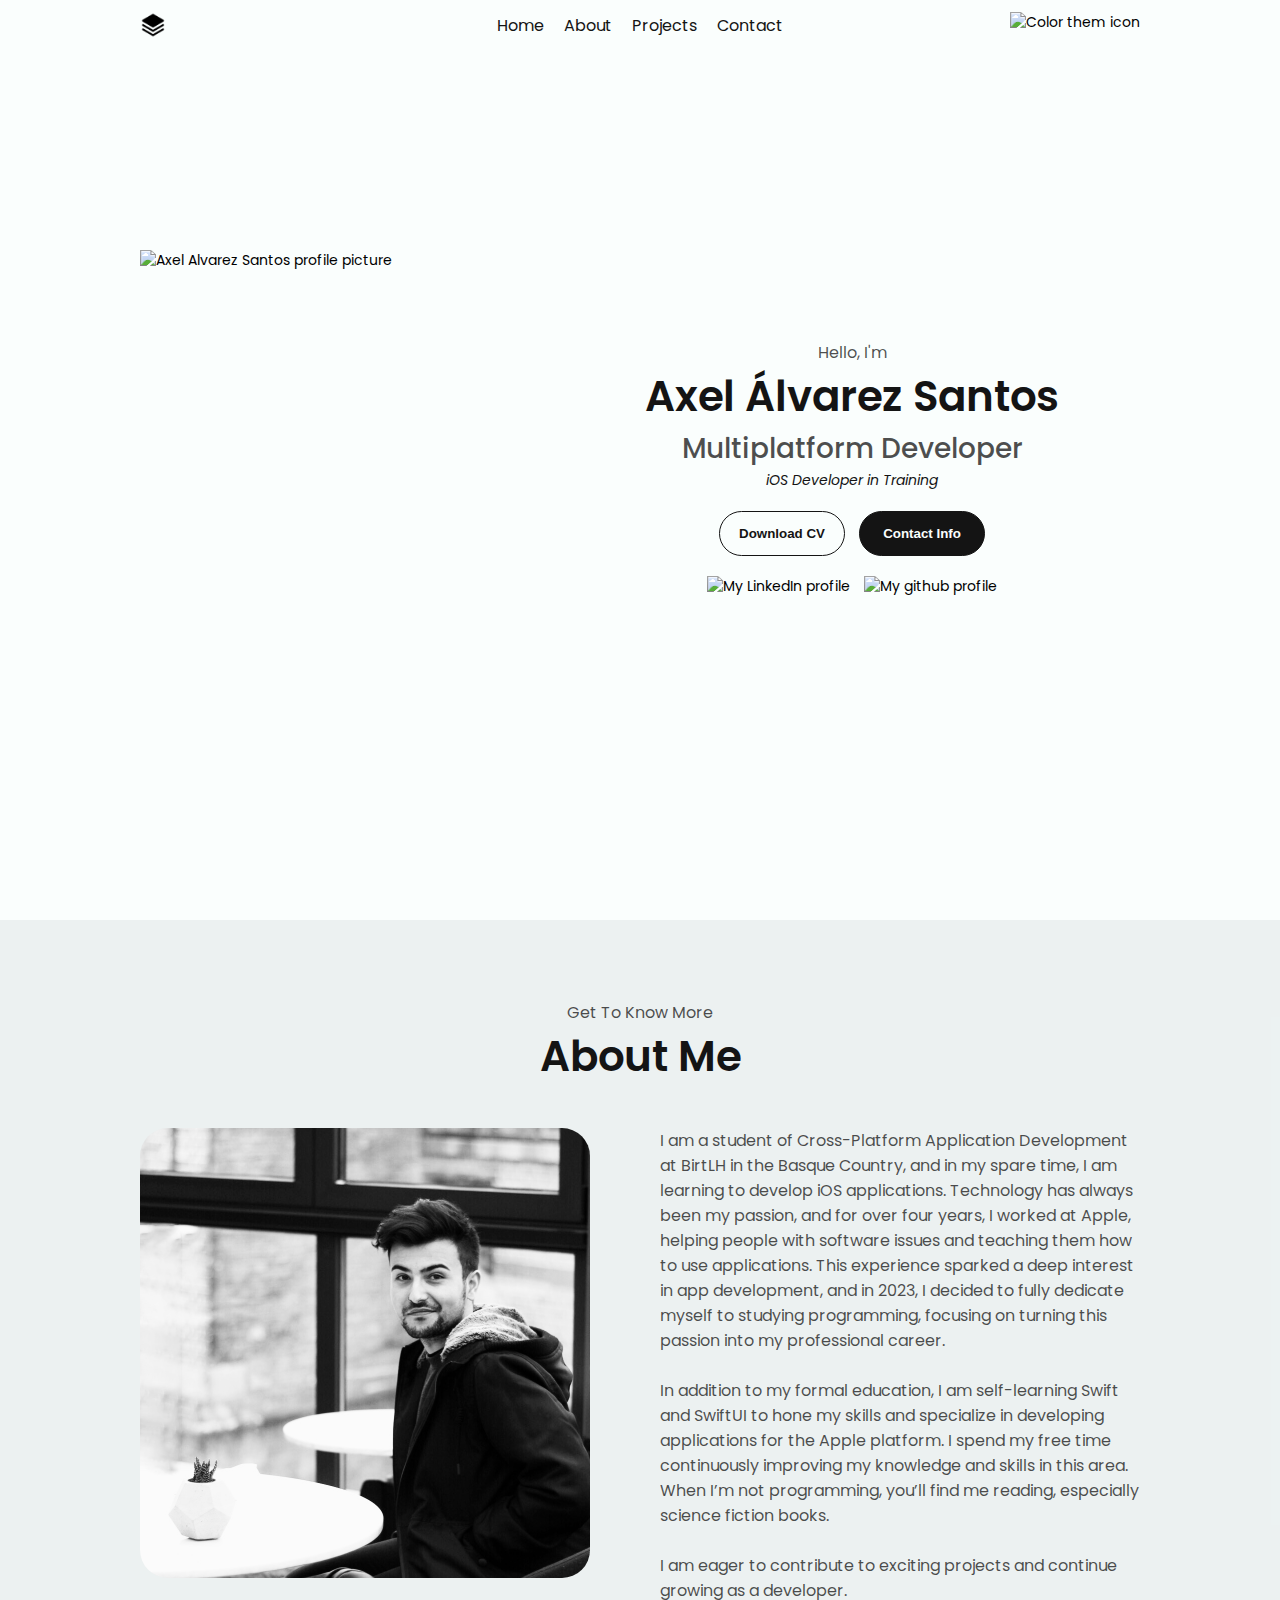
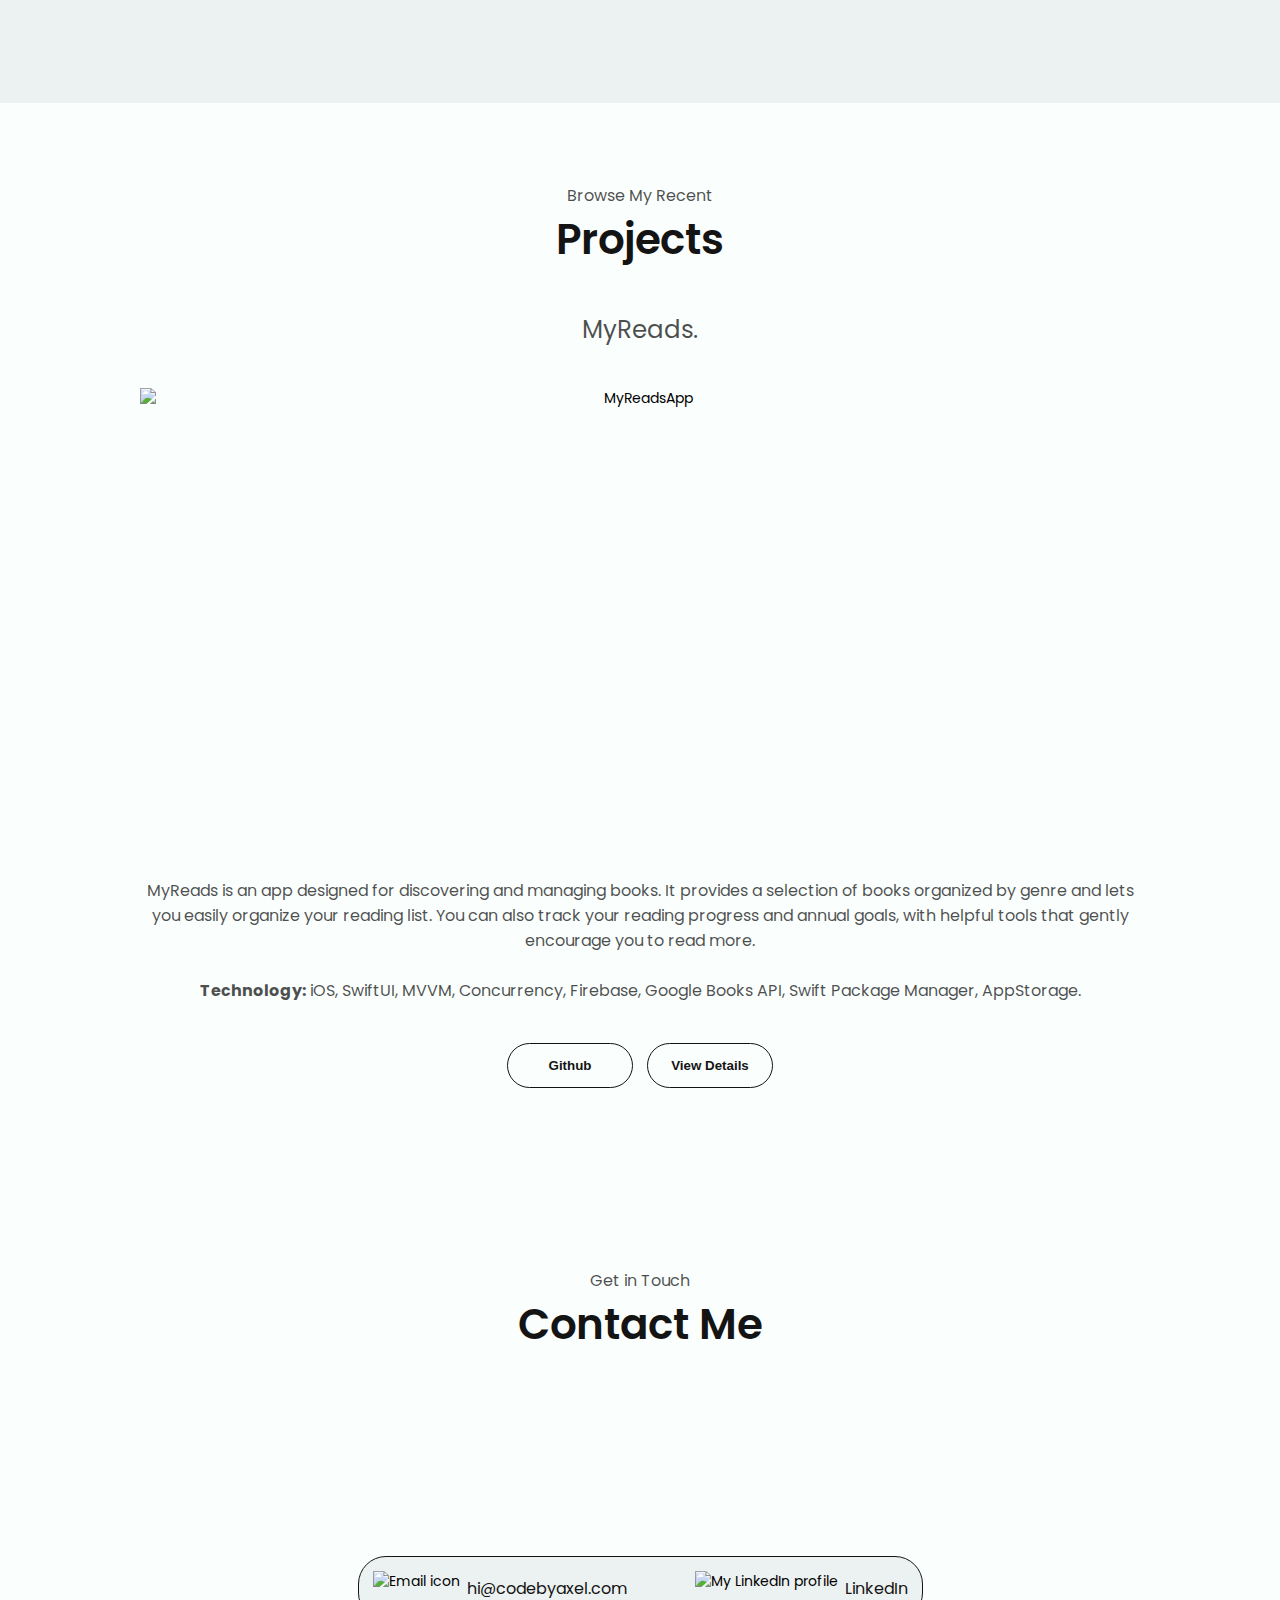
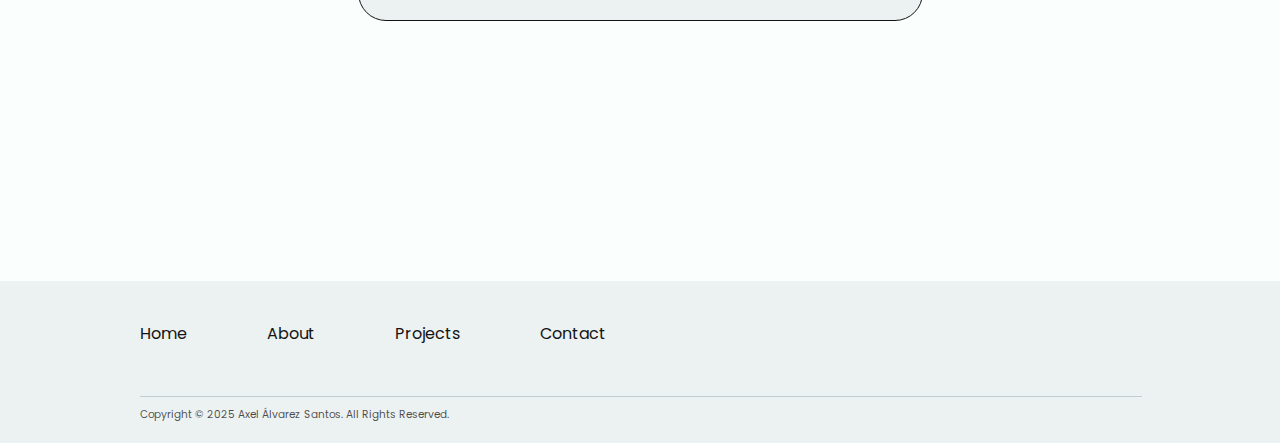
==== index.html @ 8dc3df90 "meta update" ====
<!DOCTYPE html>
<html lang="en">

<head>
  <meta name="description" content="Soy Axel, desarrollador de aplicaciones multiplataforma y creador de apps iOS, descrube mis proyectos.">
  <meta name="keywords" content="axel, codebyaxel, by, code, portfolio, desarrollador, multiplataforma, ios, Swift, DAM">
  <meta name="author" content="Axel Álvarez">
  <meta charset="UTF-8">
  <meta http-equiv="X-UA-Compatible" content="IE=edge">
  <meta name="viewport" content="width=device-width, initial-scale=1.0">
  <title>CodeByAxel</title>
  <link rel="icon" href="/assets/favicon.png" type="image/png">
  <link rel="stylesheet" href="/-stylesheets/style-home.css">
  <link rel="stylesheet" href="/-stylesheets/style-general.css">
</head>

<body>

  <!-- Nav section -->
  <nav class="">
    <div class="">
      <div class="logo-container">
        <img id="logo" class="icon" src="./assets/logo-light.png" src-light="./assets/logo-light.png"
          src-dark="./assets/logo-dark.png" alt="icon">
      </div>
      <div class="nav-links">
        <a href="#hero">Home</a>
        <a href="#about">About</a>
        <a href="#projects">Projects</a>
        <a href="#contact">Contact</a>
      </div>
      <div class="icon-container">
        <img id="modeToggle" class="icon" src="./assets/theme_light.svg" src-light="./assets/theme_light.svg"
          src-dark="./assets/theme_dark.svg" alt="Color them icon">
      </div>
    </div>
  </nav>

  <main>

    <!-- Hero section -->
    <section id="hero">
      <div>
        <figure>
          <picture>
            <source srcset="/assets/profile-pic.png" type="image/png">
            <img src="/assets/profile-pic.png" alt="Axel Alvarez Santos profile picture">
          </picture>
        </figure>
        <header>
          <div class="section-hero-title">
            <p>Hello, I'm</p>
            <h1>Axel Álvarez Santos</h1>
            <h2>Multiplatform Developer</h2>
            <h4>iOS Developer in Training</h4>
          </div>
          <div class="btn-container">
            <button class="btn btn-color-2" onclick="window.open('./assets/Resume_Alvarez_Santos_Axel.pdf')">
              Download CV
            </button>
            <button class="btn btn-color-1" onclick="location.href='./#contact'">
              Contact Info
            </button>
          </div>
          <div id="socials-container">
            <img src="./assets/linkedin_light.png" src-light="./assets/linkedin_light.png"
              src-dark="./assets/linkedin_dark.png" alt="My LinkedIn profile" class="icon icon-size linkedin-icon"
              onclick="location.href='https://www.linkedin.com/in/axelalvarezsantos/'">
            <img src="./assets/github_light.png" src-light="./assets/github_light.png"
              src-dark="./assets/github_dark.png" alt="My github profile" class="icon icon-size github-icon"
              onclick="location.href='https://github.com/alvrzaxel'">
          </div>
        </header>
      </div>
    </section>

    <!-- About section -->
    <section id="about">
      <div>
        <div class="section-title">
          <p>Get To Know More</p>
          <h1 class="section-title">About Me</h1>
        </div>
        <figure>
          <picture>
            <source srcset="./assets/about-pic.png" type="image/png">
            <img src="./assets/about-pic.png" alt="Axel Alvarez Santos profile picture">
          </picture>
        </figure>
        <div class="section-text">
          <p>
            I am a student of Cross-Platform Application Development at BirtLH in the Basque Country, and in my spare
            time, I am learning to develop iOS applications. Technology has always been my passion, and for over four
            years, I worked at Apple, helping people with software issues and teaching them how to use applications.
            This experience sparked a deep interest in app development, and in 2023, I decided to fully dedicate myself
            to studying programming, focusing on turning this passion into my professional career.
            <br>
            <br>
            In addition to my formal education, I am self-learning Swift and SwiftUI to hone my skills and specialize in
            developing applications for the Apple platform. I spend my free time continuously improving my knowledge and
            skills in this area. When I’m not programming, you’ll find me reading, especially science fiction books.
            <br>
            <br>
            I am eager to contribute to exciting projects and continue growing as a developer.
          </p>
        </div>
      </div>
    </section>

    <!-- Projects section -->
    <section id="projects">
      <div>
        <div class="section-title">
          <p>Browse My Recent</p>
          <h1>Projects</h1>
        </div>
        <div class="section-project">
          <h3>MyReads.</h3>
          <figure>
            <picture>
              <source srcset="
                    /assets/myreadsapp-screenshots/myreadsapp-index-dark.webp
                  " type="image/webp" class="webp-dark"
                src-light="../assets/myreadsapp-screenshots/myreadsapp-index-light.webp"
                src-dark="../assets/myreadsapp-screenshots/myreadsapp-index-dark.webp">
              <source srcset="
                    ../assets/myreadsapp-screenshots/myreadsapp-index-dark.png
                  " type="image/png" class="png-dark"
                src-light="../assets/myreadsapp-screenshots/myreadsapp-index-light.png"
                src-dark="../assets/myreadsapp-screenshots/myreadsapp-index-dark.png">
              <img src="../assets/myreadsapp-screenshots/myreadsapp-index-light.png"
                src-light="../assets/myreadsapp-screenshots/myreadsapp-index-light.png"
                src-dark="../assets/myreadsapp-screenshots/myreadsapp--dark.png" alt="MyReadsApp" class="icon">
            </picture>
          </figure>
          <div class="section-text-project">
            <p>
              MyReads is an app designed for discovering and managing books. It provides a selection of books organized
              by genre and lets you easily organize your reading list. You can also track your reading progress and
              annual goals, with helpful tools that gently encourage you to read more.
              <br>
              <br>
              <span class="text-bold">Technology:</span> iOS, SwiftUI, MVVM, Concurrency, Firebase, Google Books API, Swift Package Manager, AppStorage.
            </p>
          </div>
          <div class="btn-container">
            <button class="btn btn-color-2 project-btn" onclick="location.href='https://github.com/alvrzaxel/MyReadsApp'">
              Github
            </button>
            <button class="btn btn-color-2 project-btn" onclick="location.href='/myreadsapp/'">
              View Details
            </button>
          </div>
        </div>
      </div>
    </section>

    <!-- Contact section -->
    <section id="contact">
      <div>
        <div class="section-title">
          <p>Get in Touch</p>
          <h1>Contact Me</h1>
        </div>
        <div class="section-contact">
          <div>
            <div class="section-contact-label">
              <img src="./assets/email_light.png" src-light="./assets/email_light.png"
                src-dark="./assets/email_dark.png" alt="Email icon" class="icon icon-size">
              <p>
                <a href="mailto:hi@codebyaxel.com">
                  hi@codebyaxel.com
                </a>
              </p>
            </div>
          </div>
          <div class="section-contact-label">
            <img src="./assets/linkedin_light.png" src-light="./assets/linkedin_light.png"
              src-dark="./assets/linkedin_dark.png" alt="My LinkedIn profile" class="icon icon-size">
            <p>
              <a href="https://www.linkedin.com/in/axelalvarezsantos/" target="_blank">LinkedIn</a>
            </p>
          </div>
        </div>
      </div>
    </section>
  </main>

  <!-- Footer -->
  <footer>
    <div class="section-footer">
      <div class="directory">
        <a href="#profile">Home</a>
        <a href="#about">About</a>
        <a href="#projects">Projects</a>
        <a href="#contact">Contact</a>
      </div>
      <div class="legal">
        <hr>
        <p>Copyright &#169; 2025 Axel Álvarez Santos. All Rights Reserved.</p>
      </div>
    </div>
  </footer>

  <!-- Script -->
  <script src="js/script.js"></script>
</body>

</html>
---- -stylesheets/style-home.css ----
/* General */
figure,
picture {
  height: var(--media-height-s);
}

.section-text {
  margin: auto 0;
}

/* Hero section */
#hero {
  min-height: calc(100dvh - var(--nav-height) - 2 * var(--padding-l));
}

#hero > div {
  column-gap: var(--padding-m);
  grid-template-columns: 1fr 1.5fr;
}

#hero header {
  align-self: center;
  display: grid;
  grid-auto-rows: 0fr;
  justify-content: center;
  row-gap: var(--padding-s);
}

.section-hero-title {
  display: flex;
  flex-direction: column;
  align-items: center;
}

#hero figure img {
  align-self: center;
  min-height: initial;
  min-width: initial;
  width: calc(100%);
}

/* About section */
#about {
  background: var(--color-element-background-secondary);
}

#about > div {
  column-gap: var(--padding-m);
  grid-template-columns: 1fr 1fr;
  row-gap: var(--padding-m);
  text-align: center;
}

#about figure,
#abput picture {
  height: var(--media-height-s);
  width: var(--media-height-s);
}

#about .section-title {
  grid-column: span 2;
}

#about picture {
  border-radius: 2rem;
}

#about figure img {
  border-radius: 2rem;
  object-fit: contain;
}

#about .section-text {
  text-align: start;
}

/* Projects section */
#projects > div {
  column-gap: var(--padding-m);
  grid-template-columns: 1fr;
  row-gap: var(--padding-m);
  text-align: center;
}

.section-project {
  grid-column: 1;
  display: flex;
  flex-direction: column;
  gap: var(--padding-m);
  text-align: center;
}

/* Contact section */
#contact > div {
  column-gap: var(--padding-m);
  grid-template-columns: 1fr;
  row-gap: var(--padding-m);
  text-align: center;
}

.section-contact {
  display: flex;
  flex-direction: row;
  gap: var(--padding-m);
  align-items: center;
  justify-content: center;
  border-style: solid;
  border: var(--color-element-border-primary);
  border-radius: 2rem;
  background: var(--color-element-background-secondary);
  margin: calc(var(--padding-l) * 2) auto;
}

.section-contact-label {
  display: flex;
  align-items: center;
  justify-content: center;
  flex-direction: row;
  gap: 0.5rem;
  margin: 1rem;
}

/* Mediaqueries */

@media screen and (min-width: 2560px) {

  /* #about figure,
#abput picture {
  height: var(--media-height-xxl);
  width: var(--media-height-xxl);
} */

/* #about > div {
  column-gap: var(--padding-xl);
} */

#about figure {
  /* margin-left: auto; */

  margin-inline: auto;
}
}

/* Screen max 700px */
@media only screen and (max-width: 700px) {
  /* Hero section */
  #hero figure,
  #hero picture {
    height: var(--media-height-xxxs);
  }

  #hero {
    min-height: calc(100dvh - var(--nav-height) - 2 * var(--padding-l));
  }

  /* About section */
  #about figure,
  #about picture {
    height: var(--media-height-xxxs);
    width: var(--media-height-xxxs);
  }

  /* Projects section */
  #projects figure,
  #projects picture {
    height: 200px;
  }

  /* Contact section */
  #contact .section-contact {
    flex-direction: column;
    align-items: start;
    gap: var(--padding-s);
    margin: calc(var(--padding-l) * 1.5) auto;
  }
}
---- -stylesheets/style-general.css ----
/* General */

@import url("https://fonts.googleapis.com/css2?family=Poppins:wght@300;400;500;600&display=swap");

:root {
  --color-element-background-primary: #fafefd;
  --color-element-background-primary-alternate: #141414fe;
  --color-element-background-secondary: #c2cdd140;
  --color-element-background-secondary-alternate: #141414f2;
  --color-element-background-tertiary: #fafefdbf;
  --color-element-label-primary: #141414;
  --color-element-label-primary-alternate: #fafefdfe;
  --color-element-label-secondary: #141414bf;
  --color-element-label-secondary-alternate: #c2cdd1;
  --color-element-border-primary: #141414 0.1rem solid;
  --color-element-border-prymary-alternate: #fafefdfe 0.1rem solid;

  --color-element-button-primary: #fafefd;
  --color-element-button-primary-alternate: #141414;

  --color-element-link: #009cdf;
  --color-element-separator: #c2cdd1;

  --font-size-s: 12px;
  --font-size-m: 14px;
  --font-size-l: 16px;

  --font-weight-xs: 300;
  --font-weight-s: 400;
  --font-weight-m: 500;
  --font-weight-l: 600;

  --symbol-xs: 20px;
  --symbol-s: 23px;
  --symbol-m: 26px;
  --symbol-l: 35px;

  --padding-xxs: 4px;
  --padding-xs: 10px;
  --padding-s: 20px;
  --padding-m: 40px;
  --padding-l: 80px;
  --padding-xl: 100px;
  --padding-xxl: 200px;

  --media-height-xxxs: 250px;
  --media-height-xxs: 300px;
  --media-height-xs: 350px;
  --media-height-s: 450px;
  --media-height-m: 500px;
  --media-height-l: 550px;
  --media-height-xl: 650px;
  --media-height-xxl: 900px;
  --media-height-xxxl: 1100px;

  --nav-height: 50px;

  --content-width-article: 600px;
  --content-width-normal: 1000px;
  --content-width-extra: 1400px;

  font-size: var(--font-size-m);
}

[theme="dark"] {
  --color-element-background-primary: #141414;
  --color-element-background-primary-alternate: #141414fe;
  --color-element-background-secondary: #302f2f40;
  --color-element-background-secondary-alternate: #3d322e40;
  --color-element-background-tertiary: #141414bf;
  --color-element-label-primary: #fafefd;
  --color-element-label-primary-alternate: #fafefdfe;
  --color-element-label-secondary: #fafefdbf;
  --color-element-label-secondary-alternate: #c2cdd1;

  --color-element-button-primary: #141414;
  --color-element-button-primary-alternate: #fafefd;

  --color-element-border-primary: #fafefdfe 0.1rem solid;
  --color-element-border-prymary-alternate: #141414 0.1rem solid;

  --color-element-separator: #c2cdd180;
}

* {
  margin: 0;
}

html {
  scroll-behavior: smooth;
}

body {
  font-family: "Poppins", sans-serif;
  background-color: var(--color-element-background-primary);
  display: flex;
  flex-direction: column;
  justify-content: space-between;
  min-height: 100dvh;
}

/* Fonts */

h1 {
  font-size: 3rem;
  font-weight: var(--font-weight-l);
}

h2 {
  font-size: 2rem;
  font-weight: var(--font-weight-m);
}

h3 {
  font-size: 1.75rem;
  font-weight: var(--font-weight-s);
}

h4 {
  font-size: 1rem;
  font-weight: var(--font-weight-x);
  font-style: italic;
}

p {
  font-size: var(--font-size-l);
}

a {
  font-size: var(--font-size-l);
  text-decoration: none;
}

h1,
h4,
a {
  color: var(--color-element-label-primary);
}

h2,
h3,
p,
a:hover {
  color: var(--color-element-label-secondary);
}

.text-bold {
  font-weight: bold;
}

a,
.btn {
  transition: all 300ms ease;
}

/* Icons */
.icon {
  cursor: pointer;
}

.icon-size {
  height: var(--symbol-l);
}

/* Buttons */
.btn-container {
  display: flex;
  justify-content: center;
  gap: 1rem;
  width: 100%;
}

.btn {
  font-weight: 600;
  transition: all 300ms ease;
  padding: 1rem 0.5rem;
  width: 9rem;
  border-radius: 2rem;
}

.btn-color-1,
.btn-color-2 {
  border: var(--color-element-border-primary);
}

.btn-color-2 {
  background: none;
  color: var(--color-element-button-primary-alternate);
}

.btn-color-1,
.btn-color-2:hover {
  background: var(--color-element-button-primary-alternate);
  color: var(--color-element-button-primary);
}

.btn-color-1:hover {
  background: var(--color-element-background-tertiary);
  color: var(--color-element-button-primary-alternate);
}

#socials-container {
  display: flex;
  justify-content: center;
  gap: 1rem;
  width: 100%;
}

/* Nav */
body nav {
  position: sticky;
  top: 0;
  z-index: 1000;
}

nav {
  background-color: var(--color-element-background-primary);
  display: flex;
  height: var(--nav-height);
  justify-content: center;
}

nav > div {
  display: grid;
  grid-template-columns: 2fr 1fr 2fr;
  margin: auto;
  justify-content: center;
  gap: 45px;
  align-items: center;
  width: min(100dvw - var(--padding-l), var(--content-width-normal));
  background-color: var(--color-element-background-primary);
  cursor: default;
}

nav div .logo-container {
  display: flex;
  justify-content: left;
}

nav div .icon-container {
  display: flex;
  justify-content: right;
}

.nav-links {
  display: flex;
  gap: var(--padding-s);
  justify-content: center;
}

nav .icon {
  height: var(--symbol-m);
}

nav .icon-container img,
nav .icon,
#api .section-choosestyle img {
  pointer-events: visible;
}

/* Footer */
footer {
  background-color: var(--color-element-background-secondary);
  justify-content: center;
  display: flex;
}

.section-footer {
  cursor: default;
  width: min(100dvw - var(--padding-l), var(--content-width-normal));
}

.directory {
  display: grid;
  grid-template-columns: repeat(4, auto) 1fr;
  column-gap: var(--padding-l);
  padding: var(--padding-m) 0 var(--padding-s) 0;
}

.legal {
  padding: var(--padding-s) 0 var(--padding-s) 0;
  align-items: baseline;
}

footer hr {
  margin: var(--padding-xs) 0 var(--padding-xs) 0;
  border-color: var(--color-element-separator);
  border-style: solid;
  border-width: 0 1px 1px 1px;
  width: 100%;
}

footer .legal p {
  font-size: 0.75rem;
  text-align: justify;
}

/* Figure */
figure {
  display: flex;
  flex-direction: column;
  z-index: 1;
  justify-content: center;
}

figure img {
  height: 100%;
  width: 100%;
  object-fit: contain;
  user-select: none;
}

/* Picture */
picture {
  display: flex;
  justify-content: center;
}

/* img */
img {
  pointer-events: none;
}

figure,
picture {
  pointer-events: none;
}

/* Sections */
section {
  align-content: center;
  display: grid;
  justify-content: center;
  padding: var(--padding-l) 0 var(--padding-xl) 0;
  row-gap: var(--padding-m);
}

section > div {
  display: grid;
  height: auto;
  width: min(100dvw - var(--padding-l), var(--content-width-normal));
}

.section.title {
  display: flex;
  flex-direction: column;
}

/* Mediaqueries */

/* Screen min 2560px */
@media screen and (min-width: 2560px) {
  section {
    padding: var(--padding-xl) 0 var(--padding-xl) 0;
  }

  section > div {
    width: min(100dvw - var(--padding-l), var(--content-width-extra));
  }
}

/* Screen min 1000px */
@media only screen and (max-width: 1000px) {
  section {
    padding: var(--padding-l) 0 var(--padding-l) 0;
  }
}

/* Screen min 850px */
@media only screen and (max-width: 850px) {
  #api > div {
    display: flex;
    flex-direction: column;
    justify-content: center;
    align-items: center;
    align-content: center;
  }
}

/* Screen min 700px */
@media only screen and (max-width: 700px) {
  /* General */
  :root {
    font-size: var(--font-size-s);
  }

  section {
    display: flex;
    flex-direction: column;
    align-items: center;
    /* padding: var(--padding-m) 0 var(--padding-l) 0; */
  }

  section > div {
    width: min(100dvw - var(--padding-m), var(--content-width-normal));
    display: flex;
    flex-direction: column;
    justify-content: center;
    align-items: center;
    align-content: center;
    gap: var(--padding-s);
  }

  figure,
  picture {
    height: var(--media-height-xxs);
  }

  /* Footer */
  footer .directory {
    column-gap: var(--padding-s);
    row-gap: var(--padding-s);
  }

  /* Nav */
  nav > div {
    column-gap: var(--padding-s);
    grid-template-columns: 1.5fr 0.1fr;
  }

  nav div .logo-container {
    display: none;
  }

  nav .icon {
    height: var(--symbol-xs);
  }

  nav a {
    font-size: var(--font-size-m);
  }

  /* Fonts size */
  h1 {
    font-size: 2.5rem;
  }

  h2 {
    font-size: 1.8rem;
  }

  h3 {
    font-size: 1.5rem;
  }

  p,
  a {
    font-size: var(--font-size-m);
  }
}
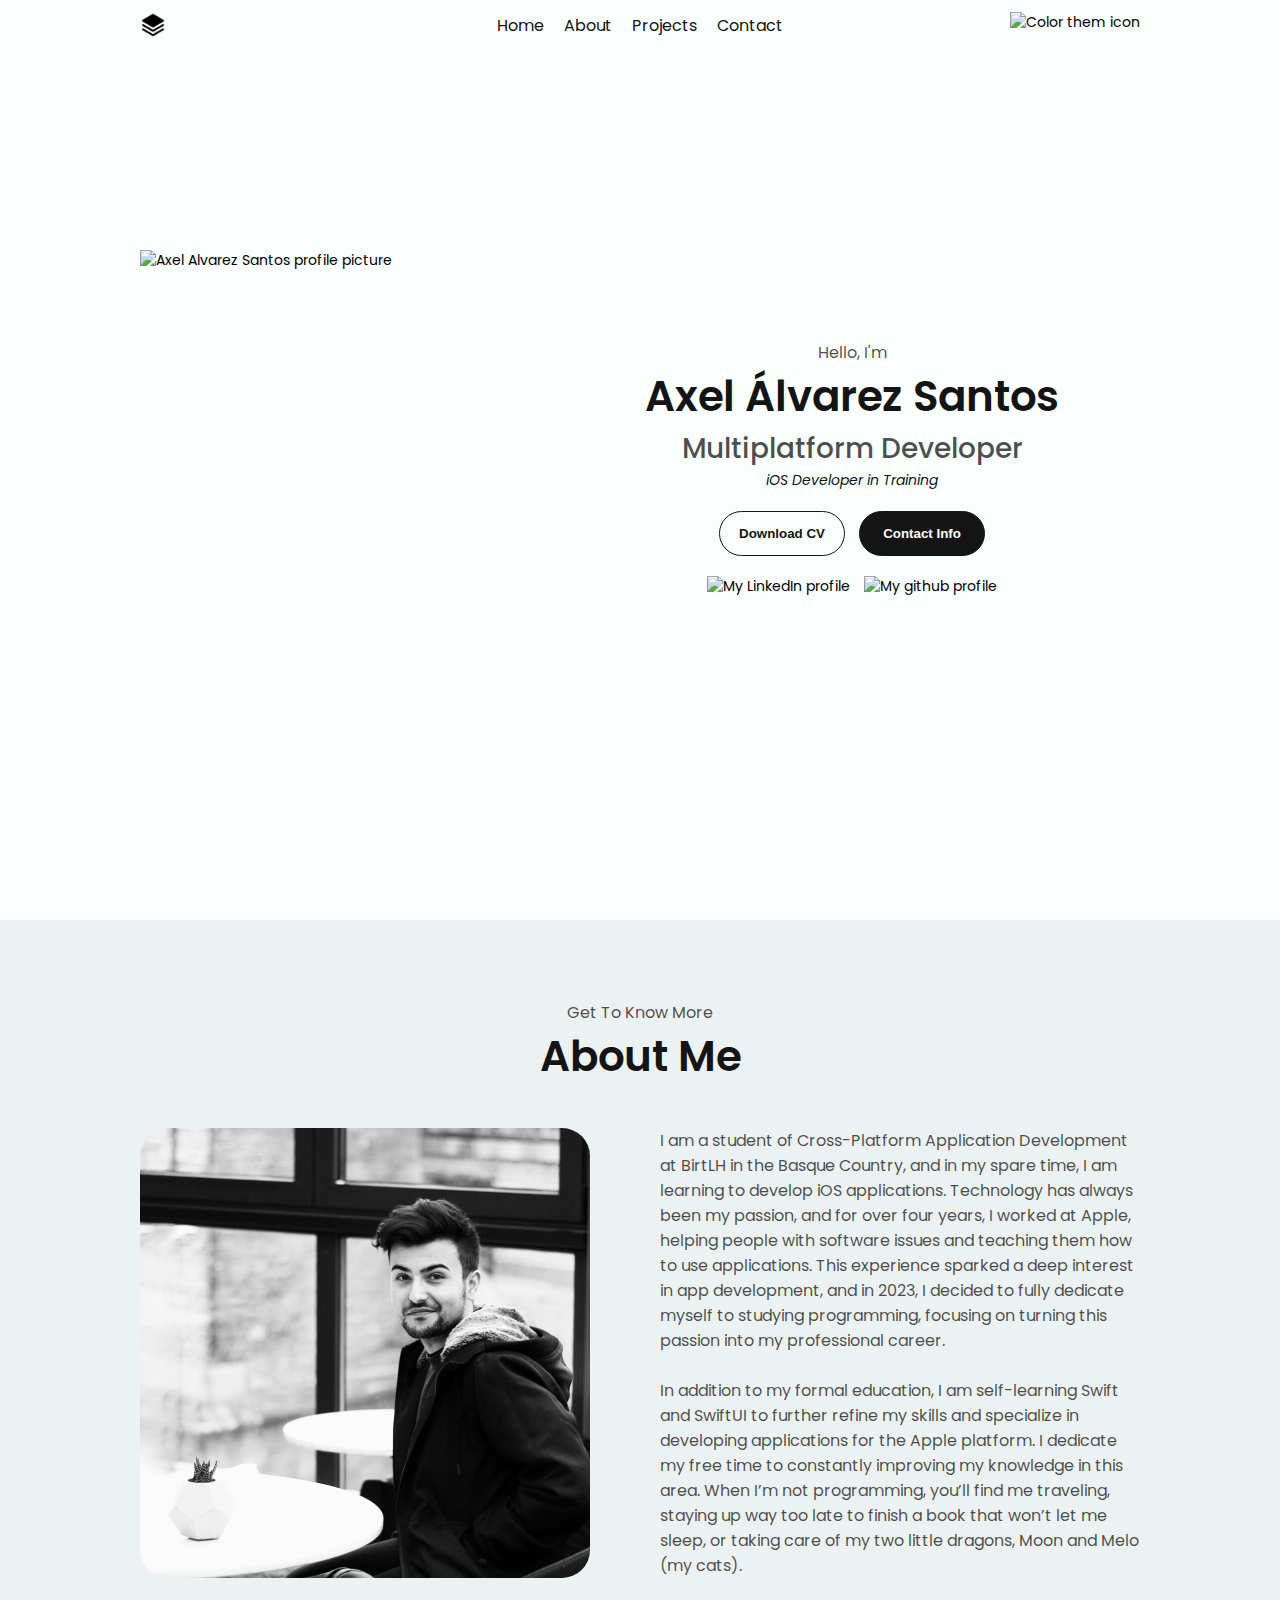
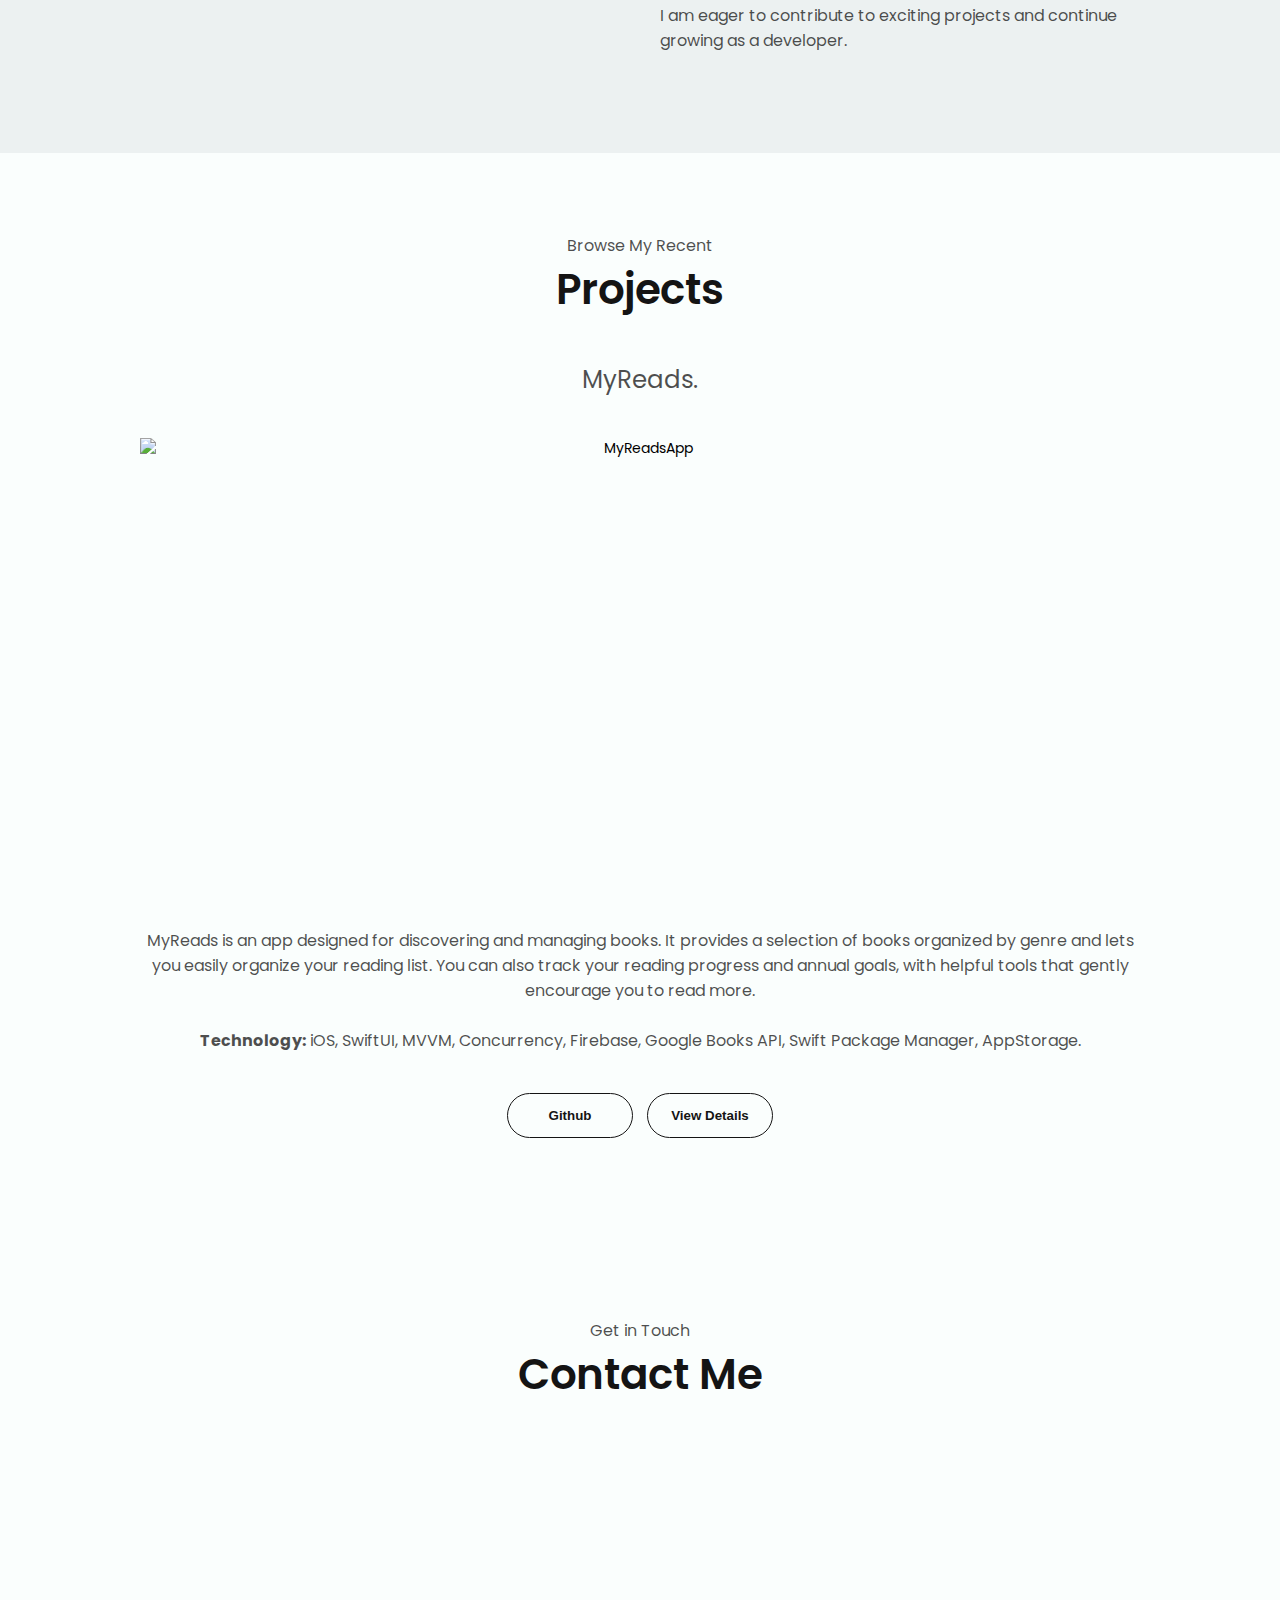
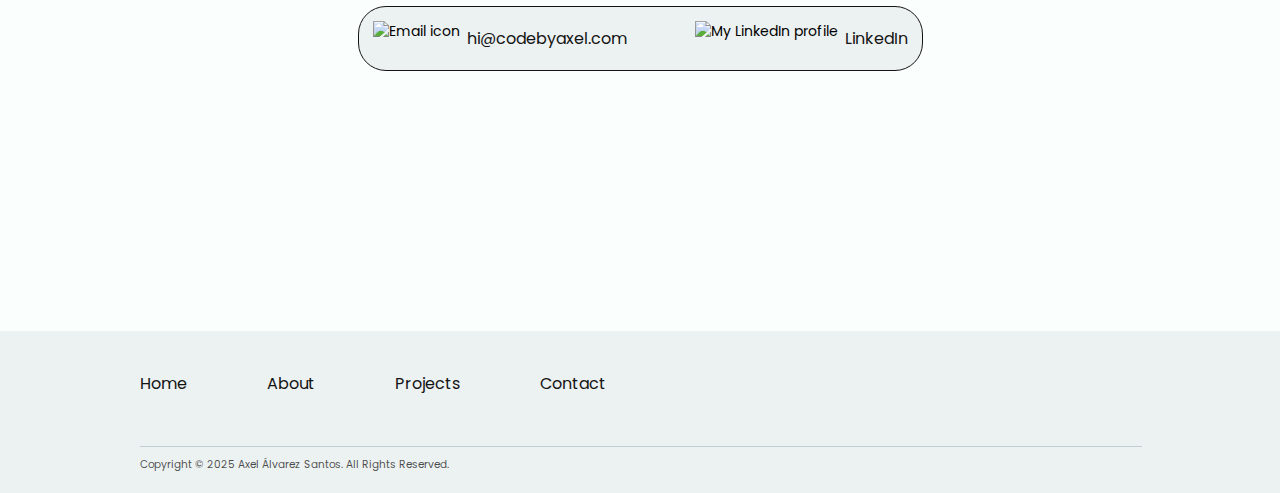
==== commit 9bd6dbb7: "update cv" ====
--- a/index.html
+++ b/index.html
@@ -96,9 +96,10 @@
             to studying programming, focusing on turning this passion into my professional career.
             <br>
             <br>
-            In addition to my formal education, I am self-learning Swift and SwiftUI to hone my skills and specialize in
-            developing applications for the Apple platform. I spend my free time continuously improving my knowledge and
-            skills in this area. When I’m not programming, you’ll find me reading, especially science fiction books.
+            In addition to my formal education, I am self-learning Swift and SwiftUI to further refine my skills and
+            specialize in developing applications for the Apple platform. I dedicate my free time to constantly improving
+            my knowledge in this area. When I’m not programming, you’ll find me traveling, staying up way too late to
+            finish a book that won’t let me sleep, or taking care of my two little dragons, Moon and Melo (my cats).
             <br>
             <br>
             I am eager to contribute to exciting projects and continue growing as a developer.
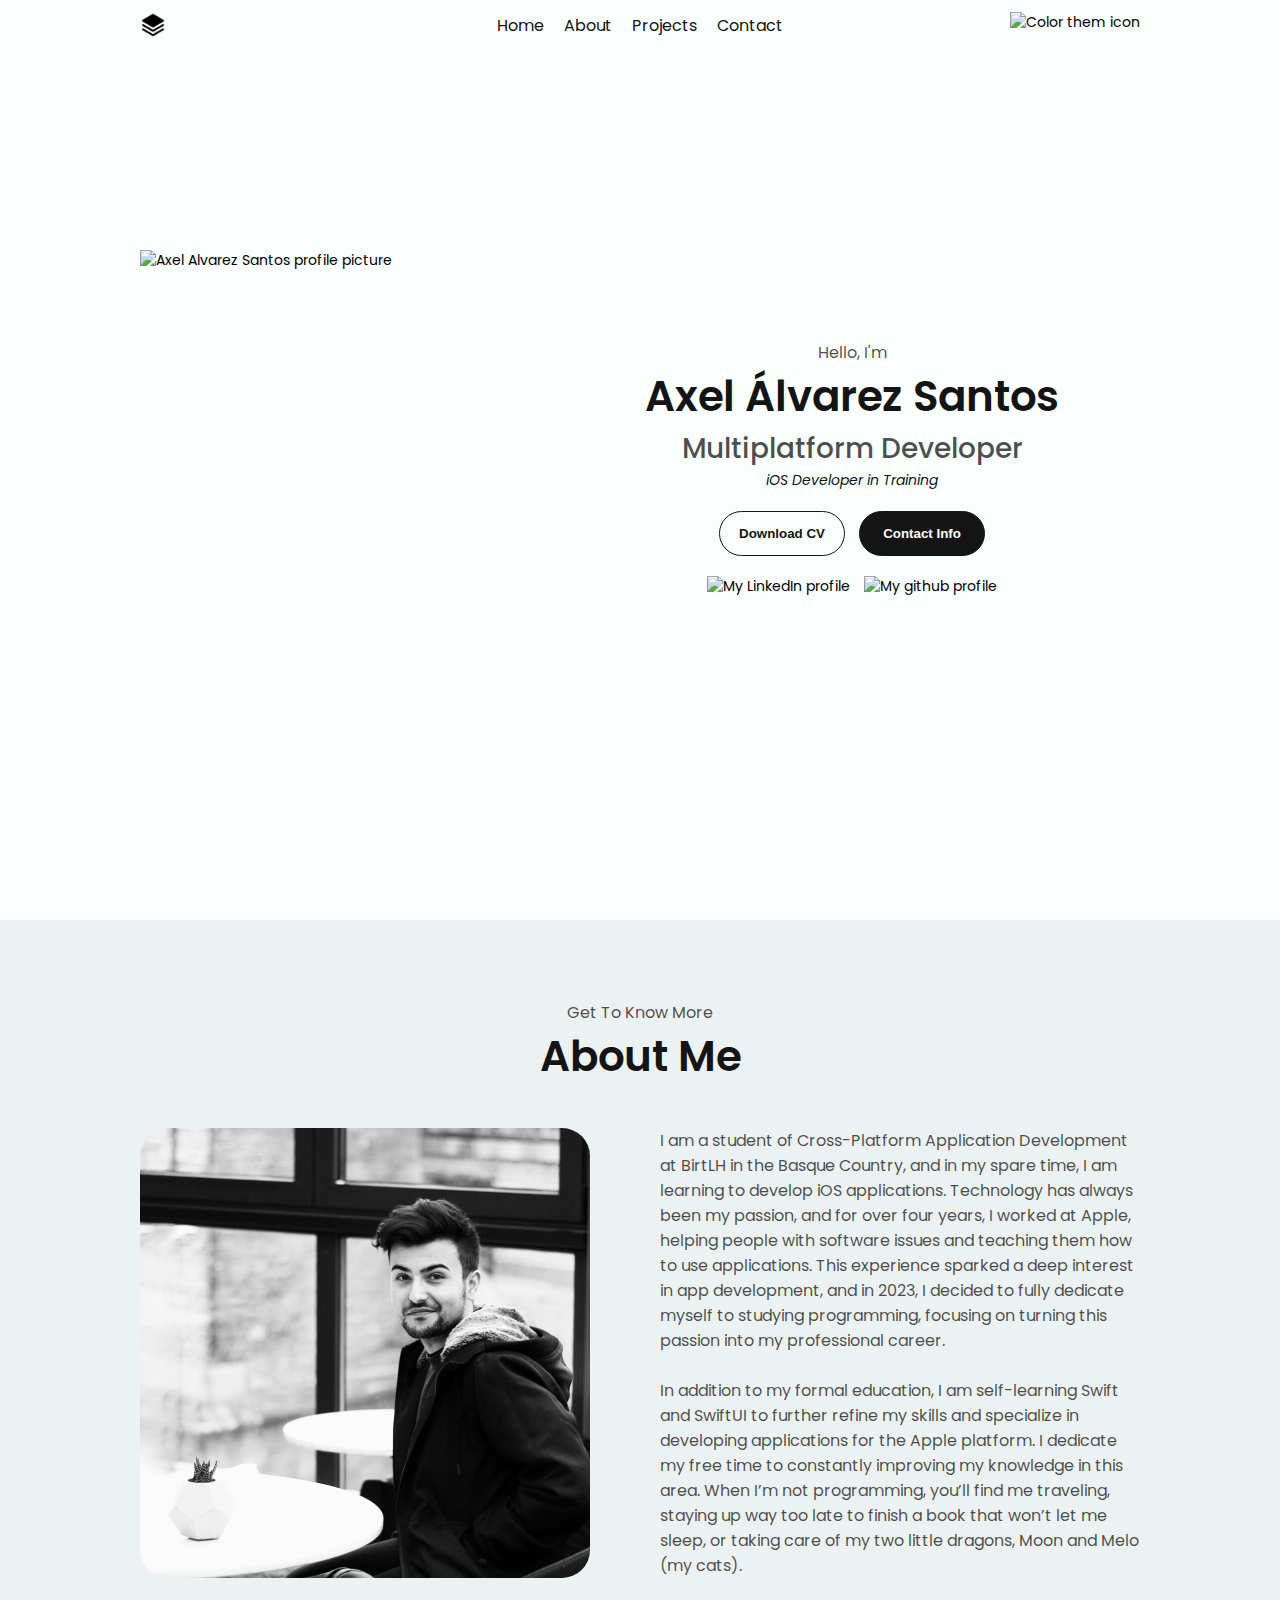
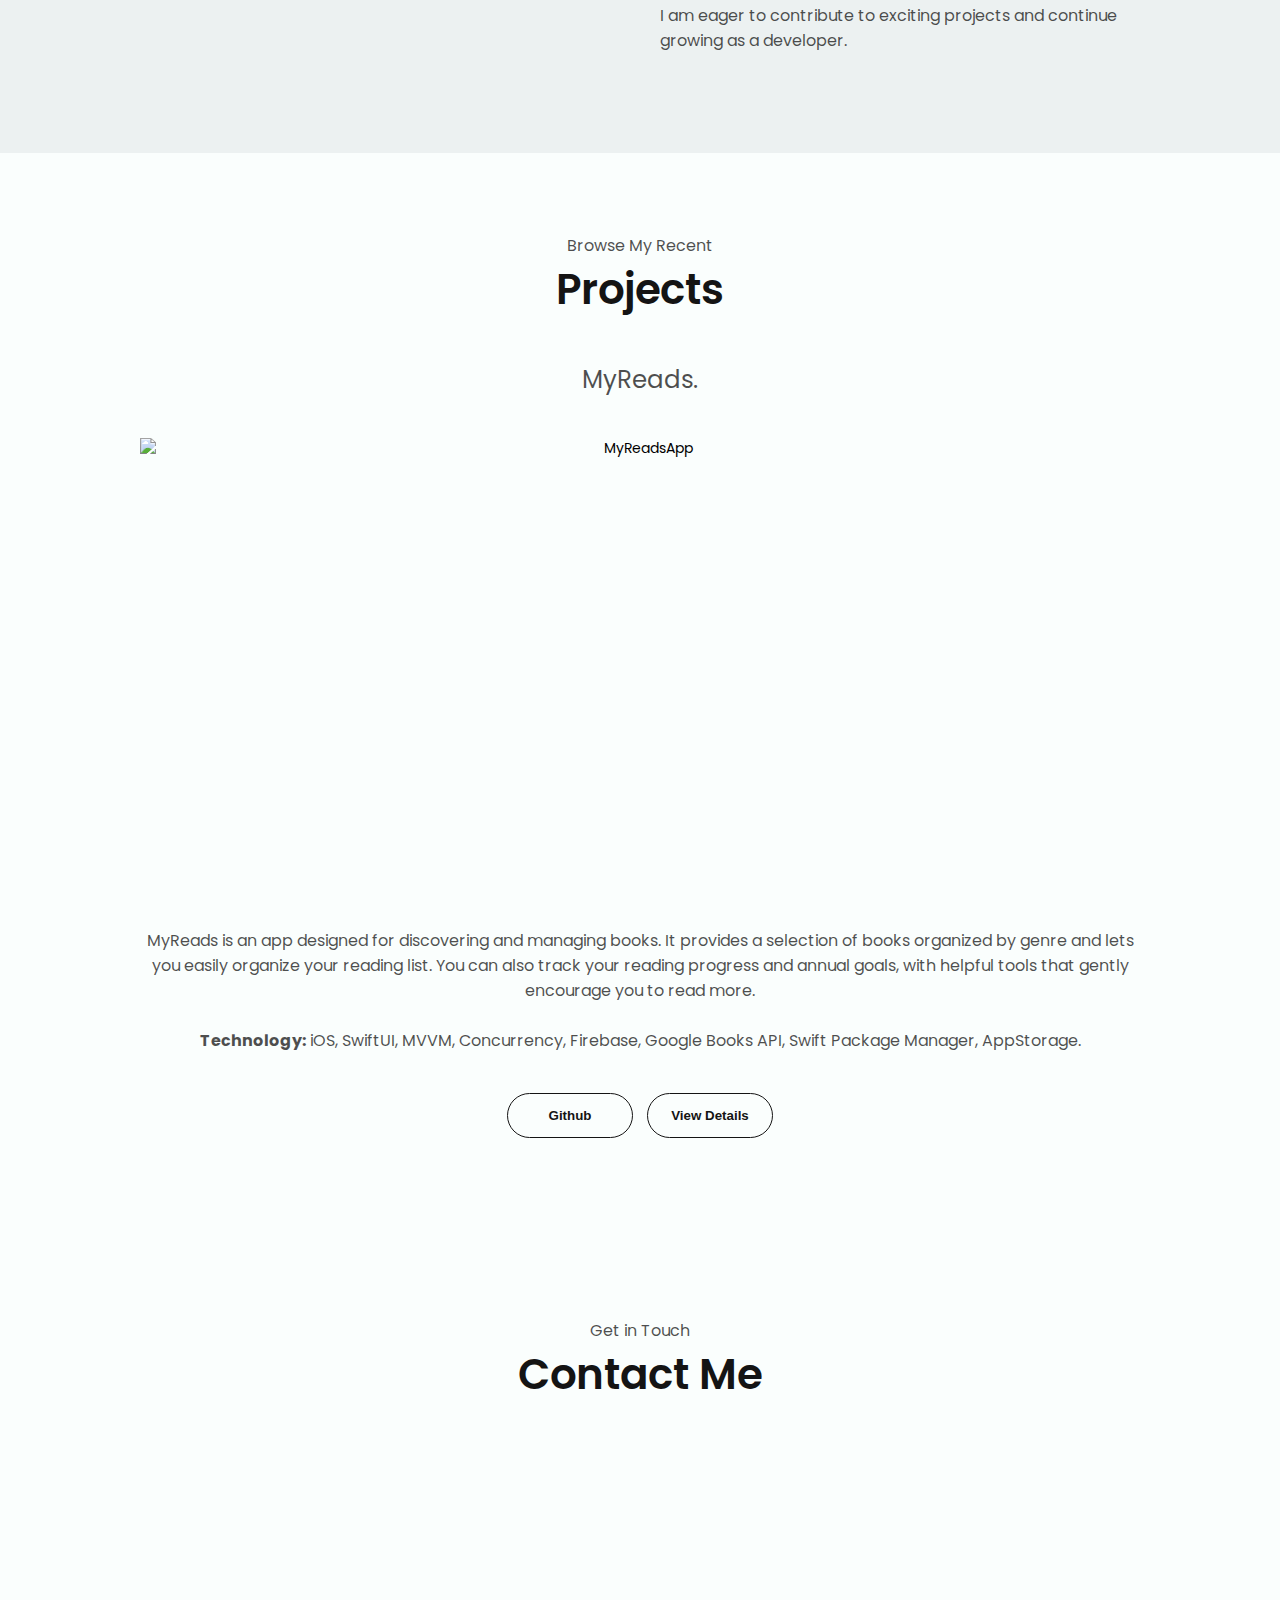
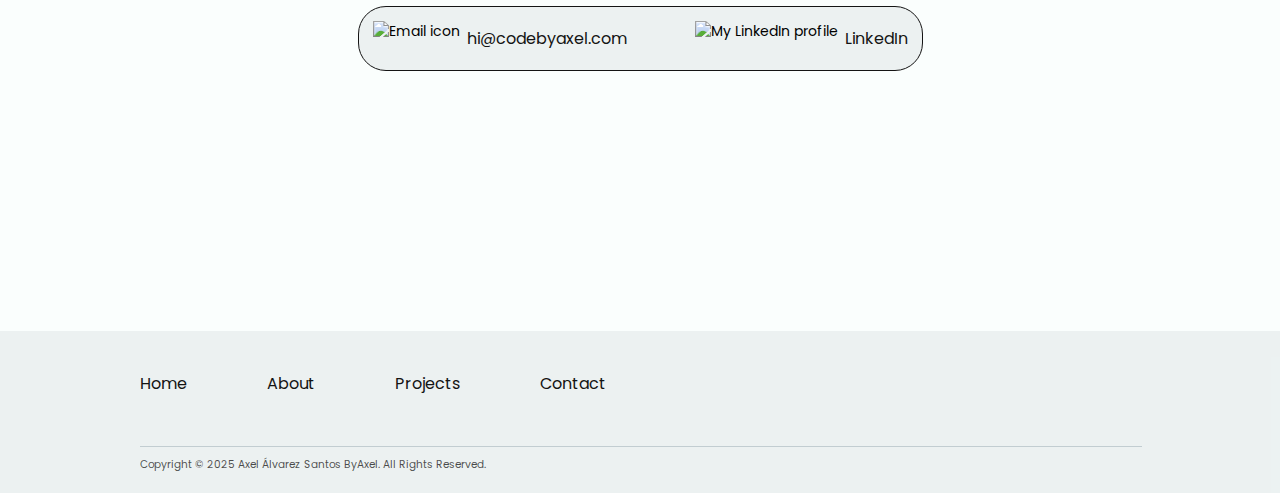
==== commit 3e120dc5: "update mailto" ====
--- a/index.html
+++ b/index.html
@@ -3,19 +3,18 @@
 
 <head>
   <meta name="description" content="Soy Axel, desarrollador de aplicaciones multiplataforma y creador de apps iOS, descrube mis proyectos.">
-  <meta name="keywords" content="axel, codebyaxel, by, code, portfolio, desarrollador, multiplataforma, ios, Swift, DAM">
+  <meta name="keywords" content="axel, byaxel, codebyaxel, by, code, portfolio, desarrollador, developer, multiplataforma, ios, Swift, DAM">
   <meta name="author" content="Axel Álvarez">
   <meta charset="UTF-8">
   <meta http-equiv="X-UA-Compatible" content="IE=edge">
   <meta name="viewport" content="width=device-width, initial-scale=1.0">
-  <title>CodeByAxel</title>
   <link rel="icon" href="/assets/favicon.png" type="image/png">
   <link rel="stylesheet" href="/-stylesheets/style-home.css">
   <link rel="stylesheet" href="/-stylesheets/style-general.css">
+  <title>ByAxel</title>
 </head>
 
 <body>
-
   <!-- Nav section -->
   <nav class="">
     <div class="">
@@ -169,7 +168,7 @@
               <img src="./assets/email_light.png" src-light="./assets/email_light.png"
                 src-dark="./assets/email_dark.png" alt="Email icon" class="icon icon-size">
               <p>
-                <a href="mailto:hi@codebyaxel.com">
+                <a href="mailto:hello@byaxel.dev">
                   hi@codebyaxel.com
                 </a>
               </p>
@@ -198,7 +197,7 @@
       </div>
       <div class="legal">
         <hr>
-        <p>Copyright &#169; 2025 Axel Álvarez Santos. All Rights Reserved.</p>
+        <p>Copyright &#169; 2025 Axel Álvarez Santos ByAxel. All Rights Reserved.</p>
       </div>
     </div>
   </footer>
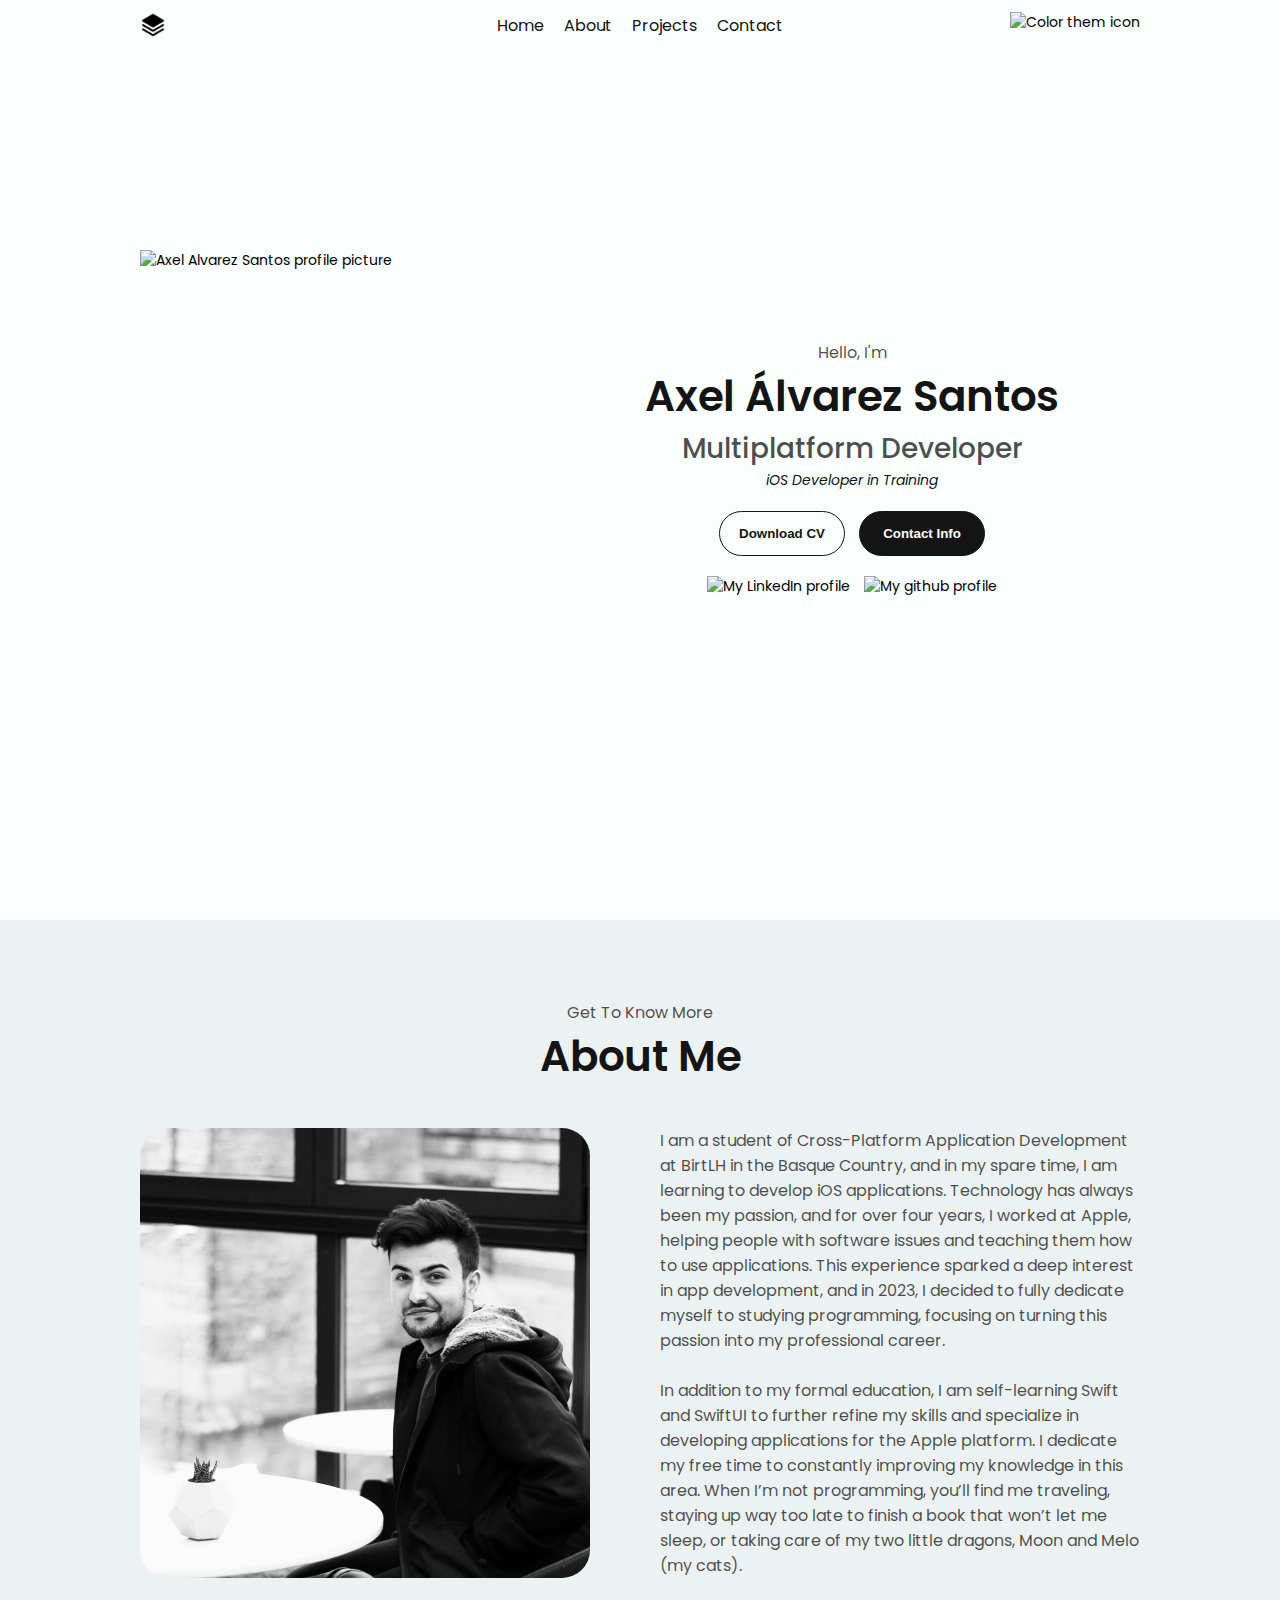
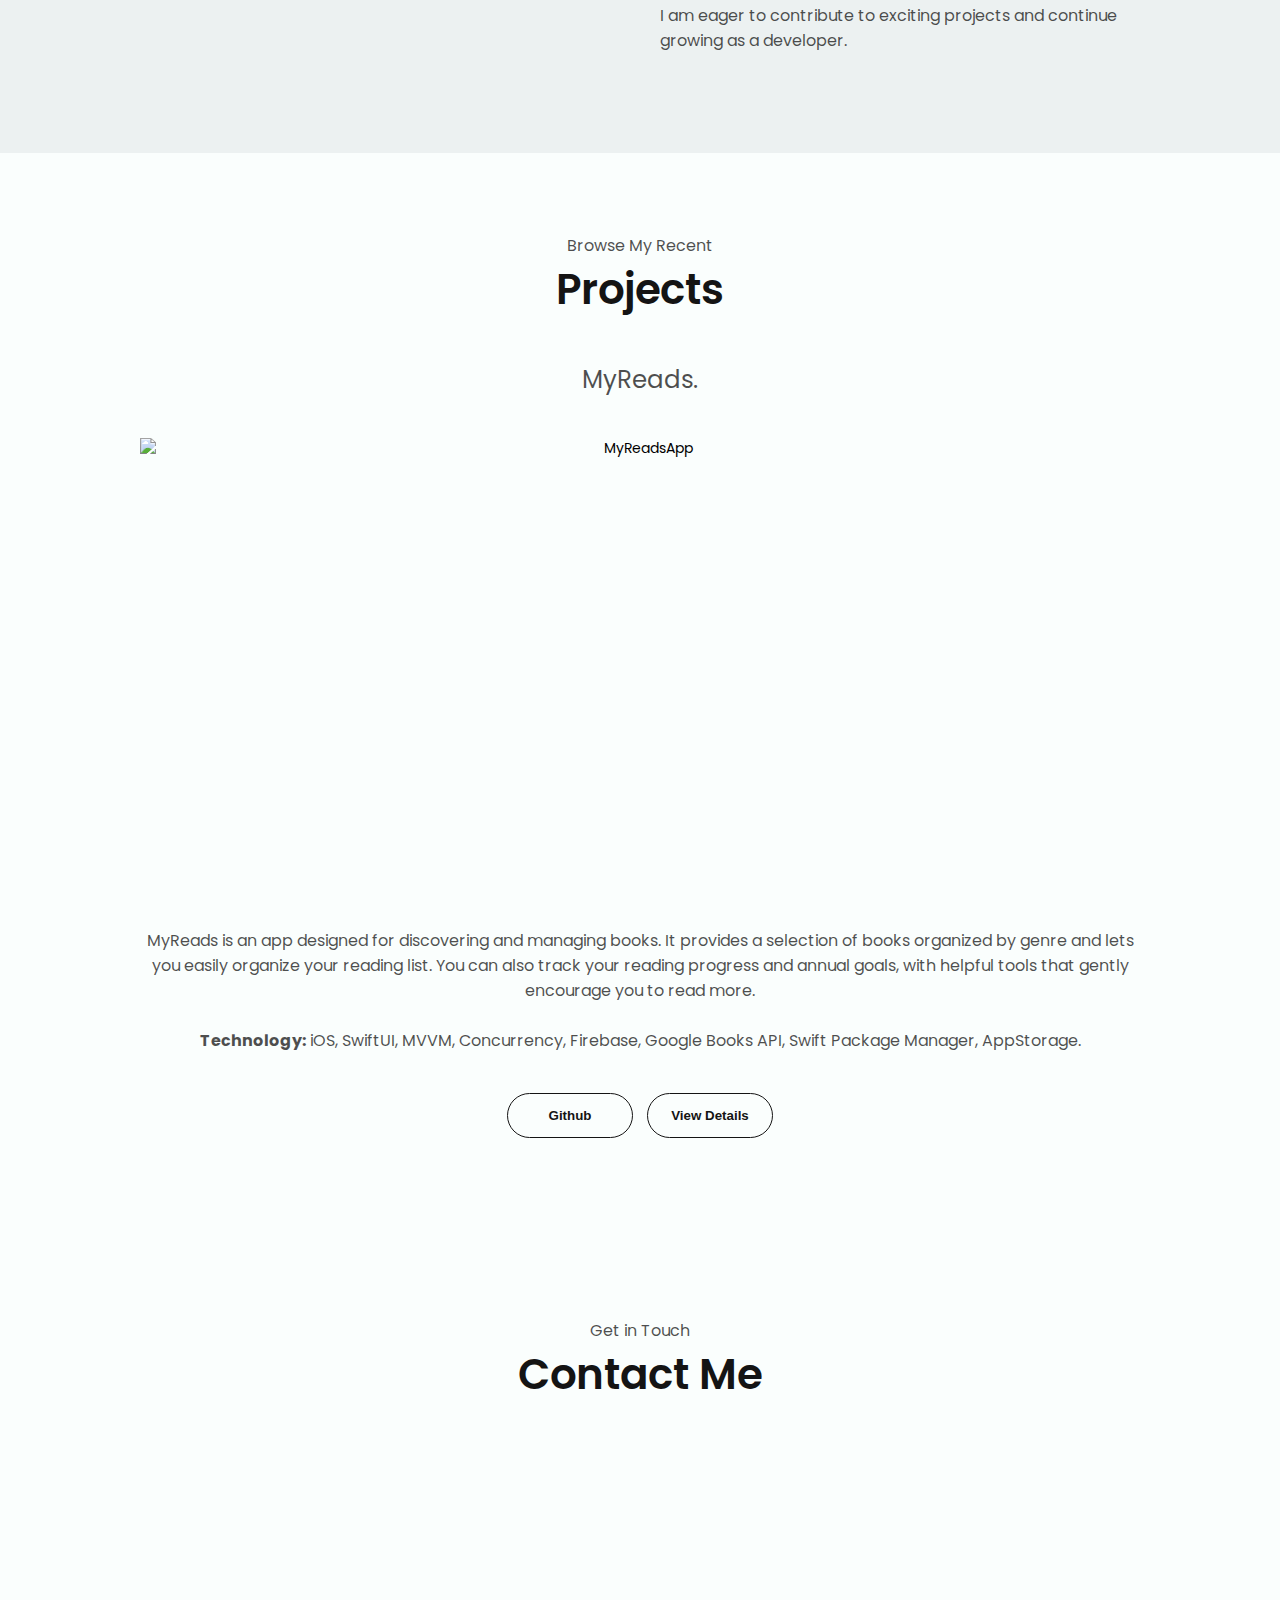
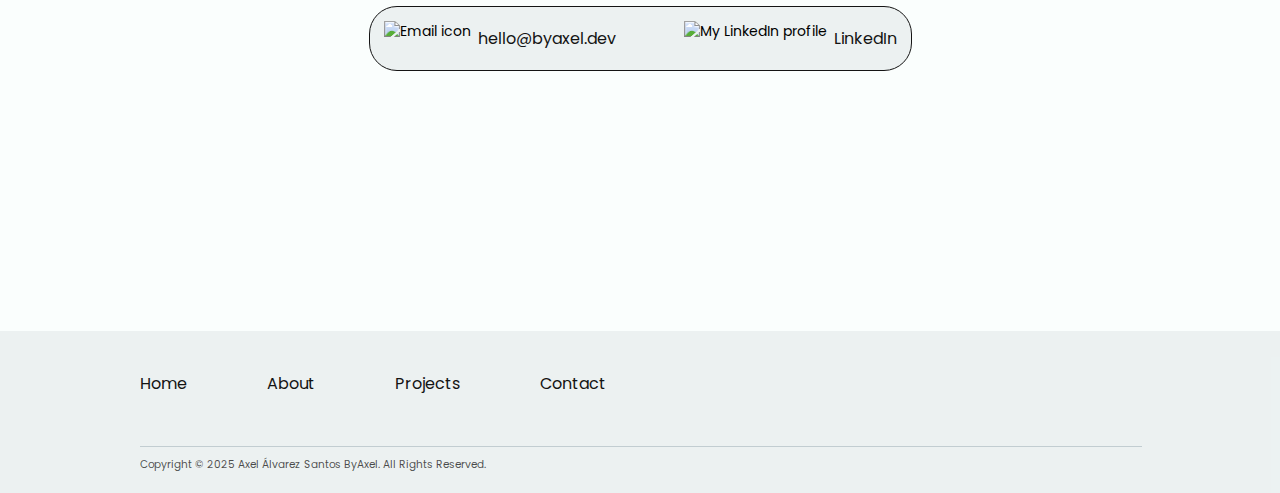
==== commit 14e8a53e: "update mailto" ====
--- a/index.html
+++ b/index.html
@@ -169,7 +169,7 @@
                 src-dark="./assets/email_dark.png" alt="Email icon" class="icon icon-size">
               <p>
                 <a href="mailto:hello@byaxel.dev">
-                  hi@codebyaxel.com
+                  hello@byaxel.dev
                 </a>
               </p>
             </div>
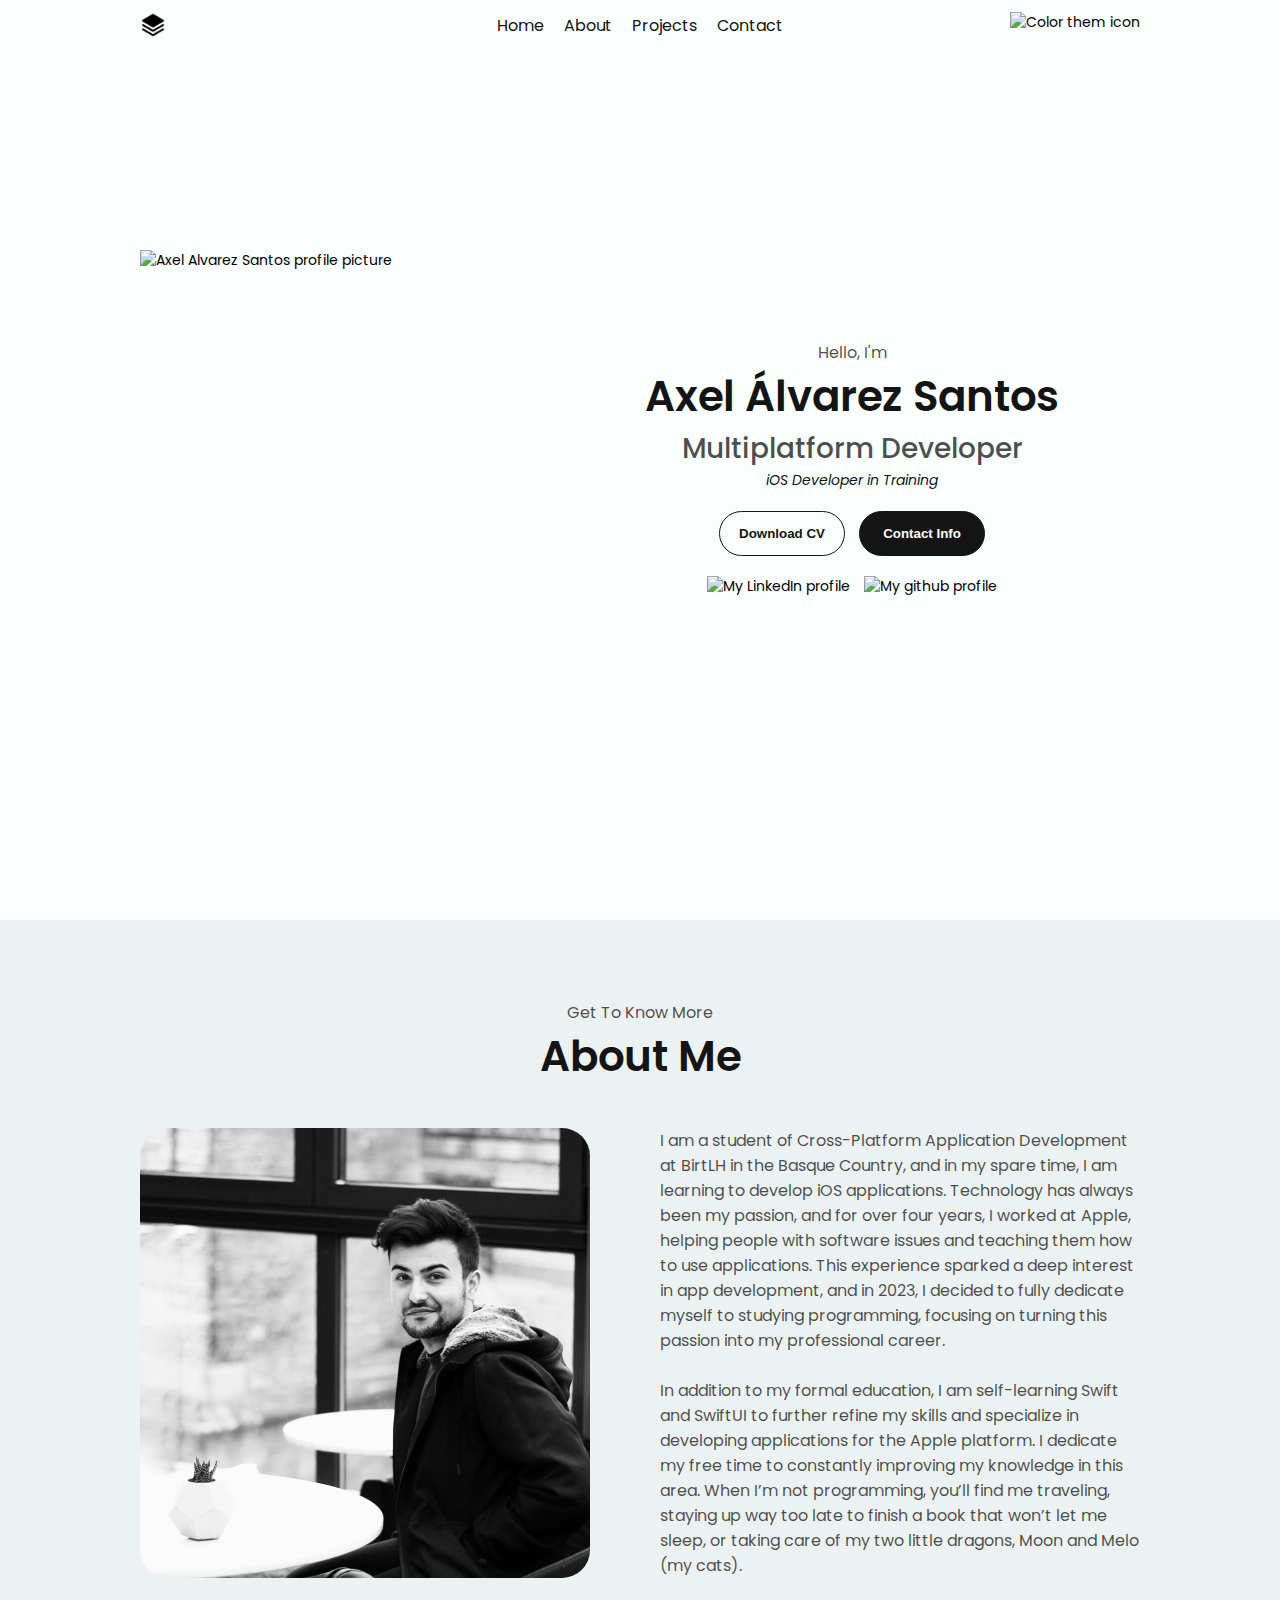
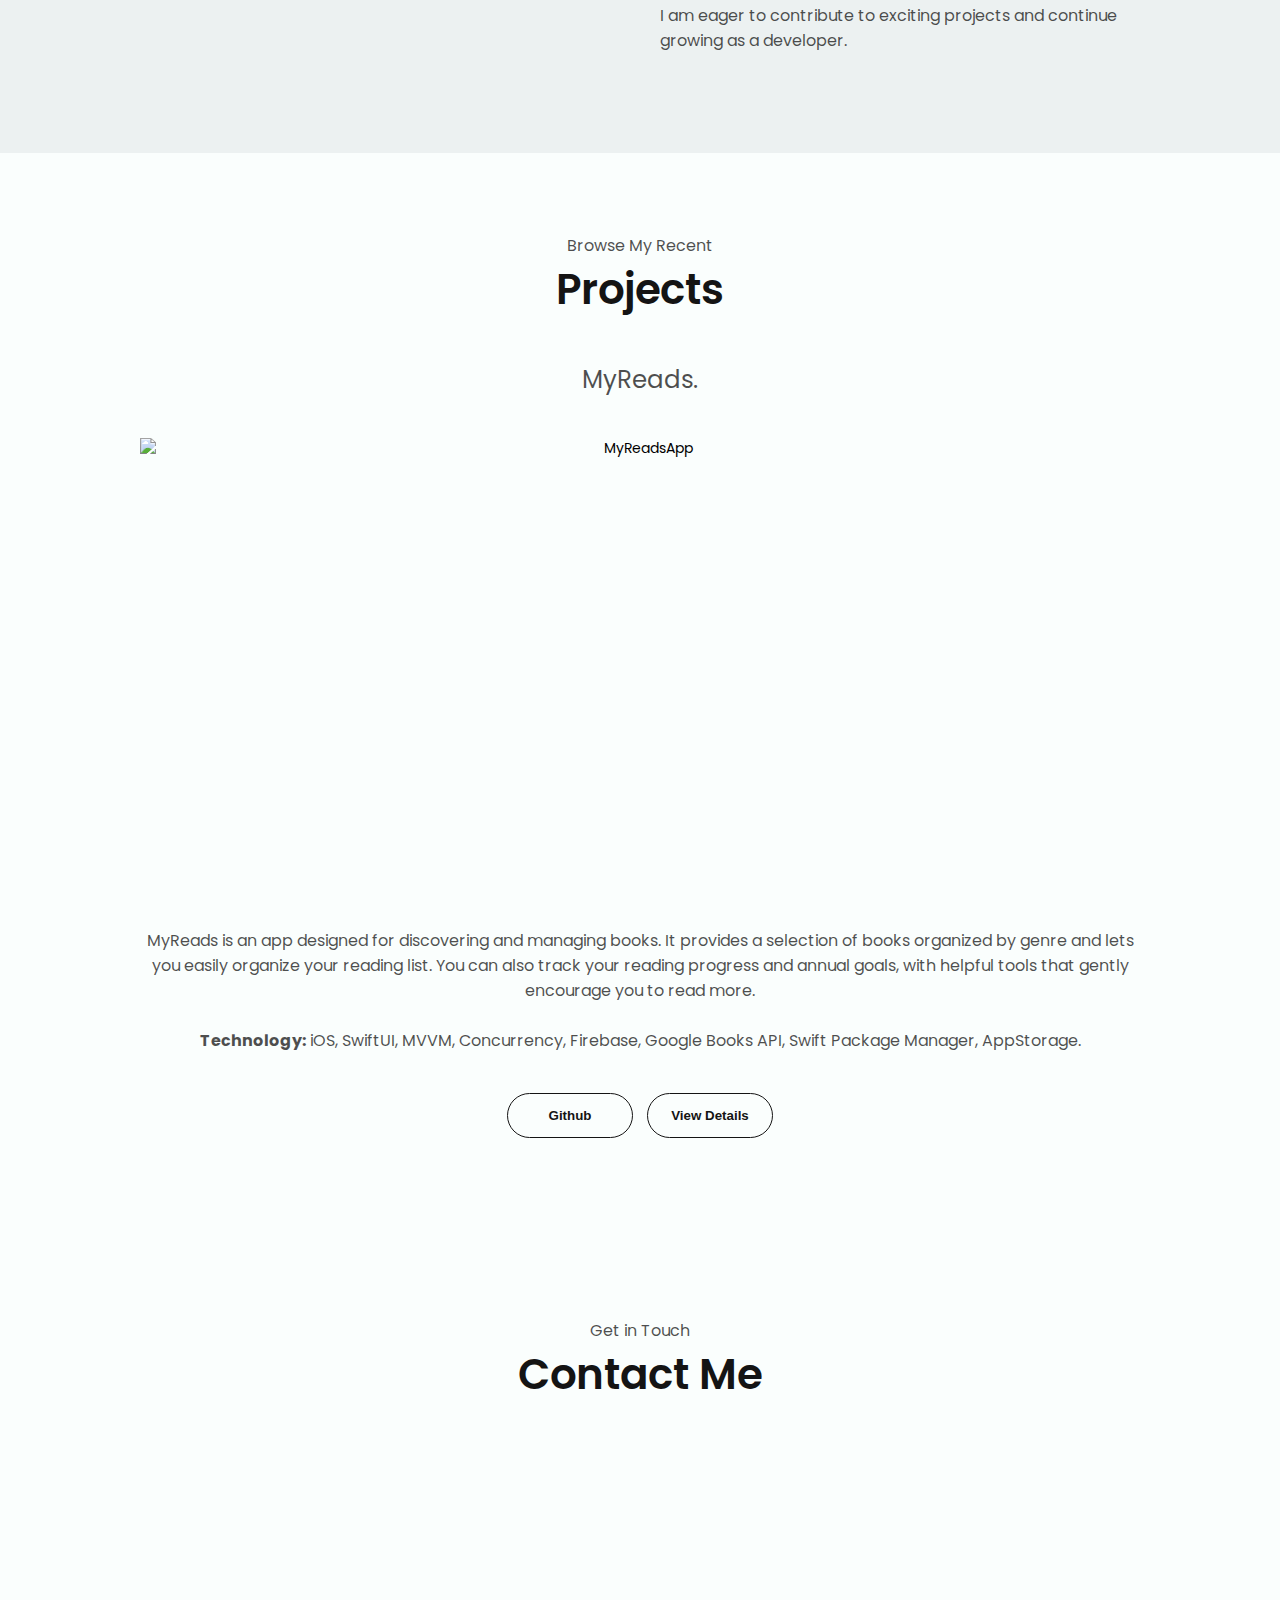
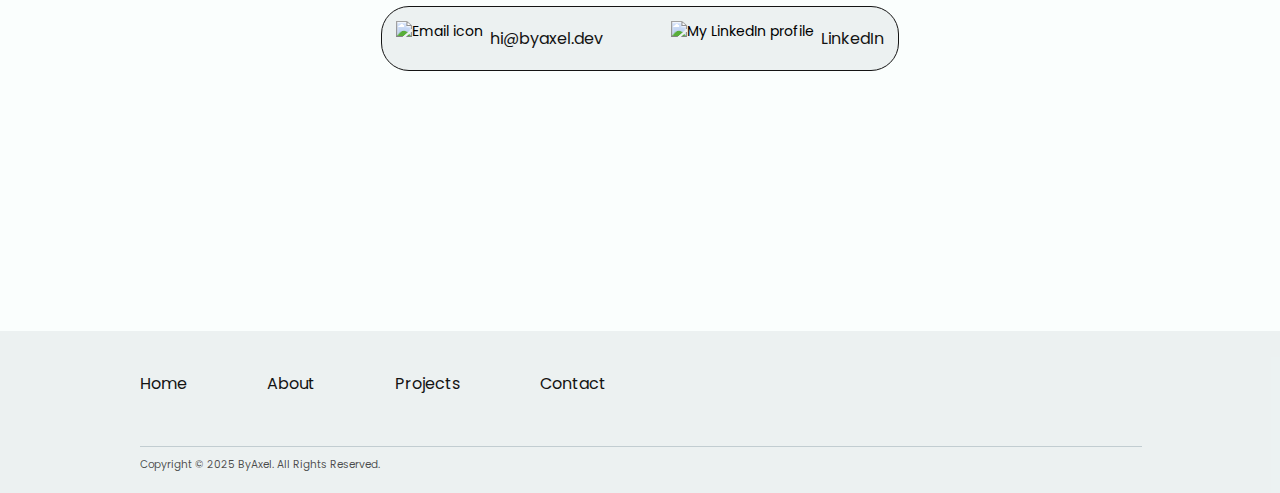
==== commit 88f77e63: "update mailto index" ====
--- a/index.html
+++ b/index.html
@@ -168,8 +168,8 @@
               <img src="./assets/email_light.png" src-light="./assets/email_light.png"
                 src-dark="./assets/email_dark.png" alt="Email icon" class="icon icon-size">
               <p>
-                <a href="mailto:hello@byaxel.dev">
-                  hello@byaxel.dev
+                <a href="mailto:hi@byaxel.dev">
+                  hi@byaxel.dev
                 </a>
               </p>
             </div>
@@ -197,7 +197,7 @@
       </div>
       <div class="legal">
         <hr>
-        <p>Copyright &#169; 2025 Axel Álvarez Santos ByAxel. All Rights Reserved.</p>
+        <p>Copyright &#169; 2025 ByAxel. All Rights Reserved.</p>
       </div>
     </div>
   </footer>
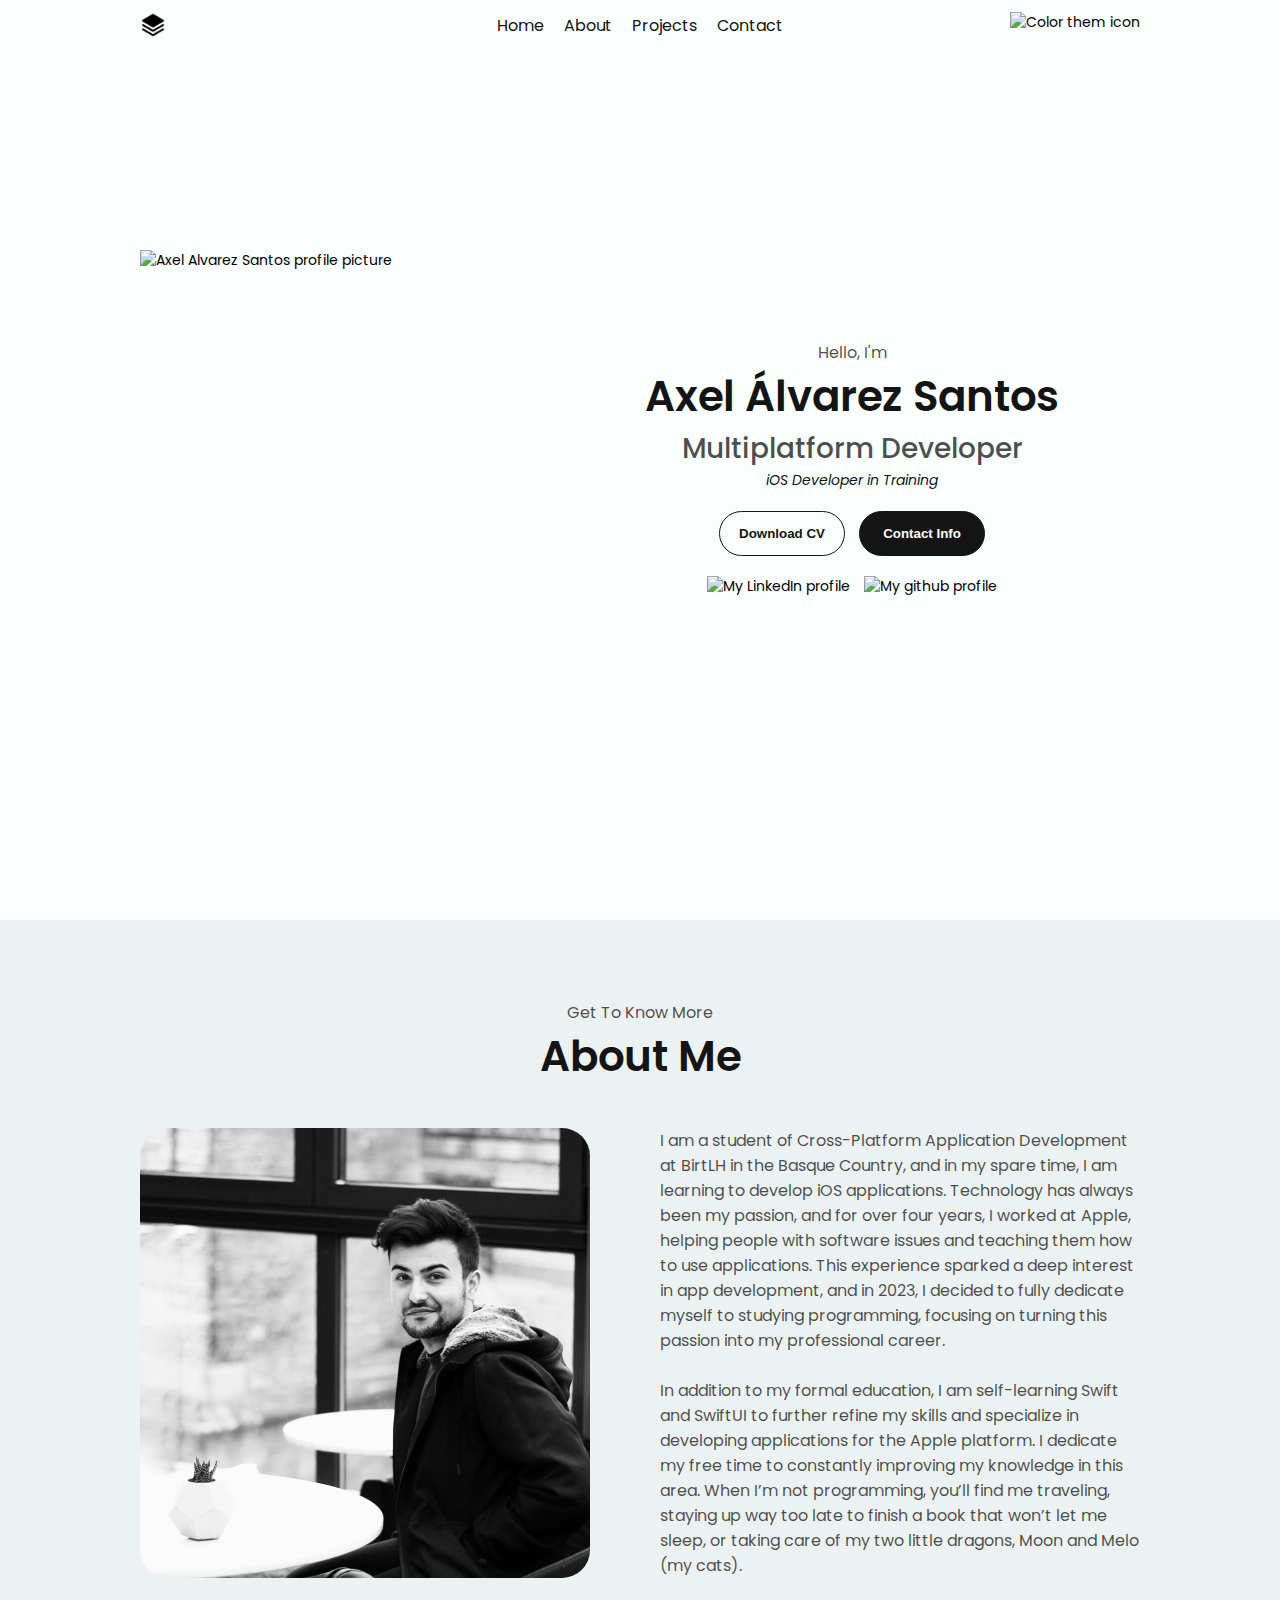
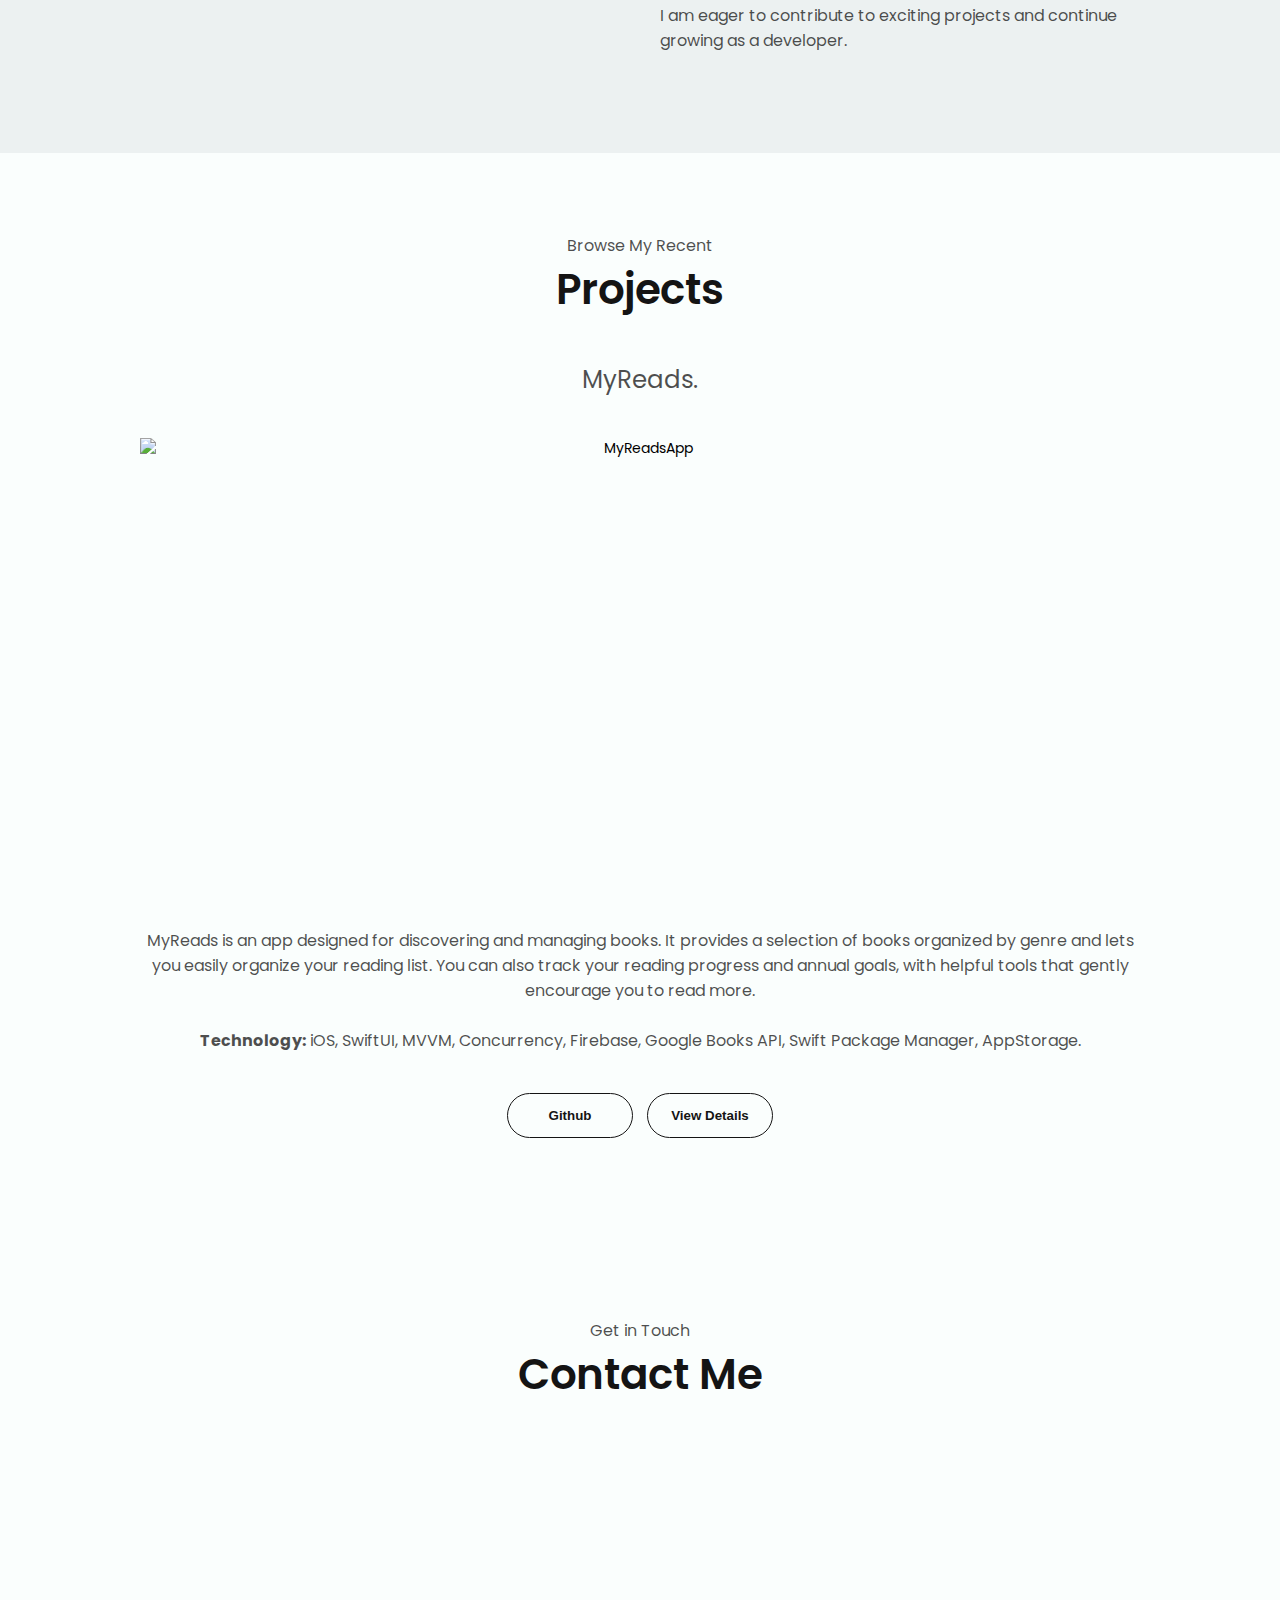
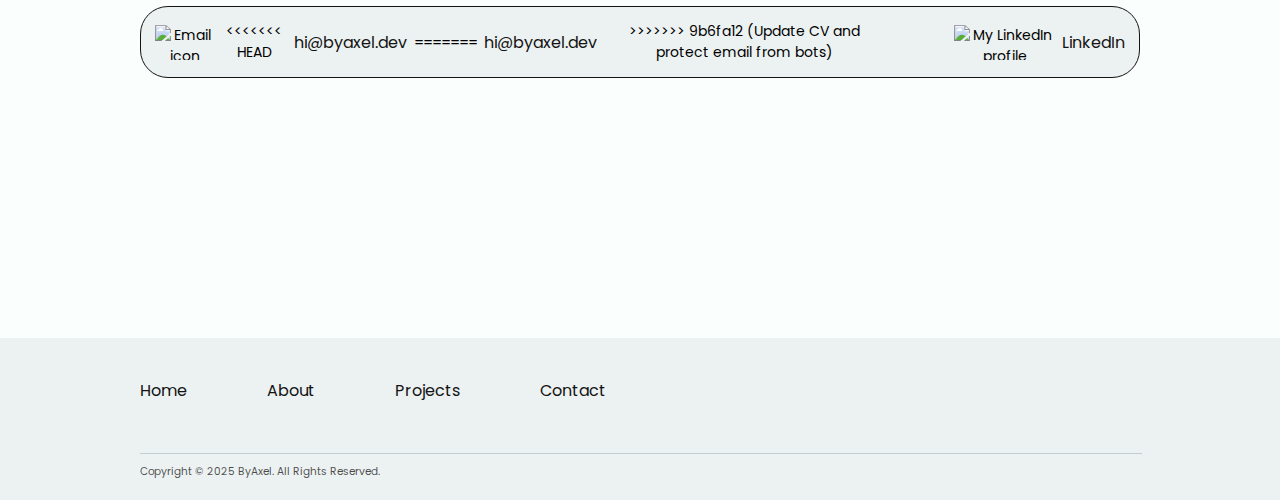
==== commit 4d9c5cfa: "Update CV and protect email from bots" ====
--- a/index.html
+++ b/index.html
@@ -3,7 +3,7 @@
 
 <head>
   <meta name="description" content="Soy Axel, desarrollador de aplicaciones multiplataforma y creador de apps iOS, descrube mis proyectos.">
-  <meta name="keywords" content="axel, byaxel, codebyaxel, by, code, portfolio, desarrollador, developer, multiplataforma, ios, Swift, DAM">
+  <meta name="keywords" content="axel, byaxel, dev, codebyaxel, by, code, portfolio, desarrollador, developer, multiplataforma, cross-platform, DAM, ios, Swift">
   <meta name="author" content="Axel Álvarez">
   <meta charset="UTF-8">
   <meta http-equiv="X-UA-Compatible" content="IE=edge">
@@ -167,11 +167,15 @@
             <div class="section-contact-label">
               <img src="./assets/email_light.png" src-light="./assets/email_light.png"
                 src-dark="./assets/email_dark.png" alt="Email icon" class="icon icon-size">
+<<<<<<< HEAD
               <p>
                 <a href="mailto:hi@byaxel.dev">
                   hi@byaxel.dev
                 </a>
               </p>
+=======
+                <p id="email"></p>
+>>>>>>> 9b6fa12 (Update CV and protect email from bots)
             </div>
           </div>
           <div class="section-contact-label">
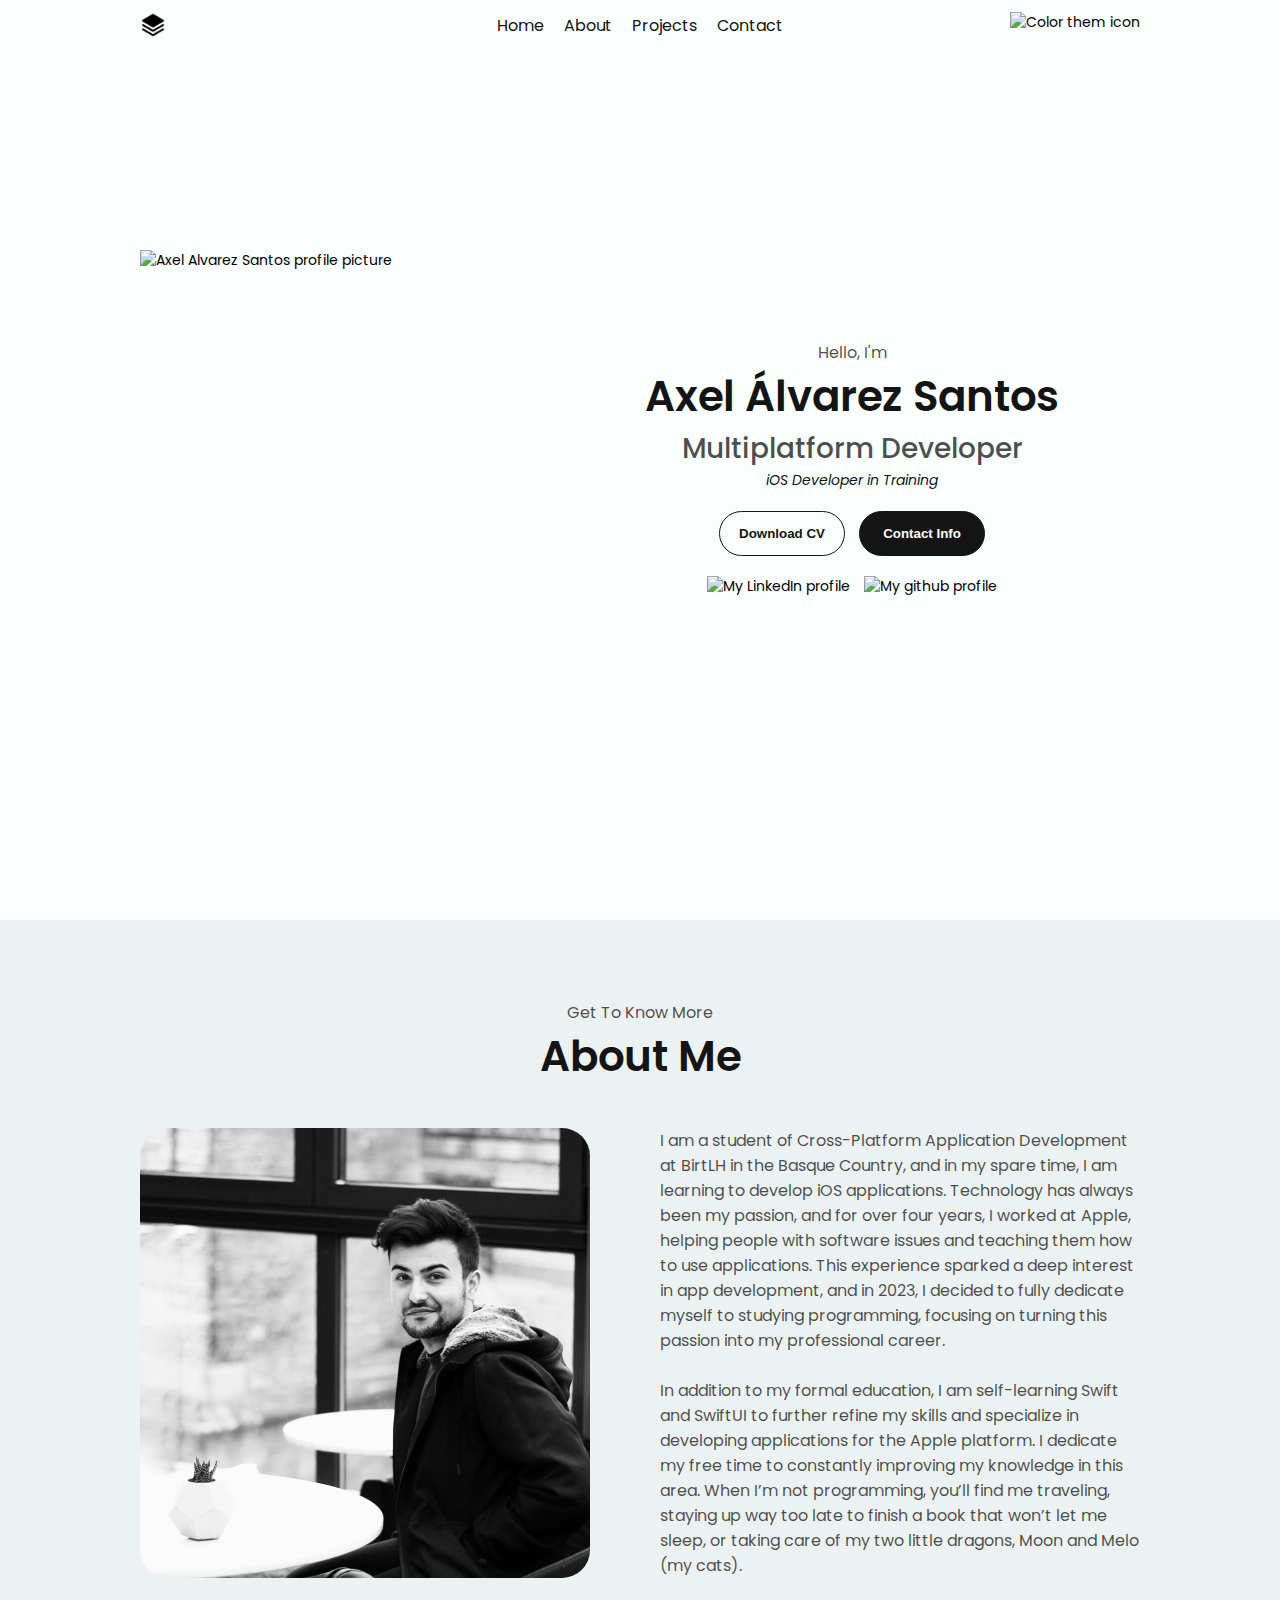
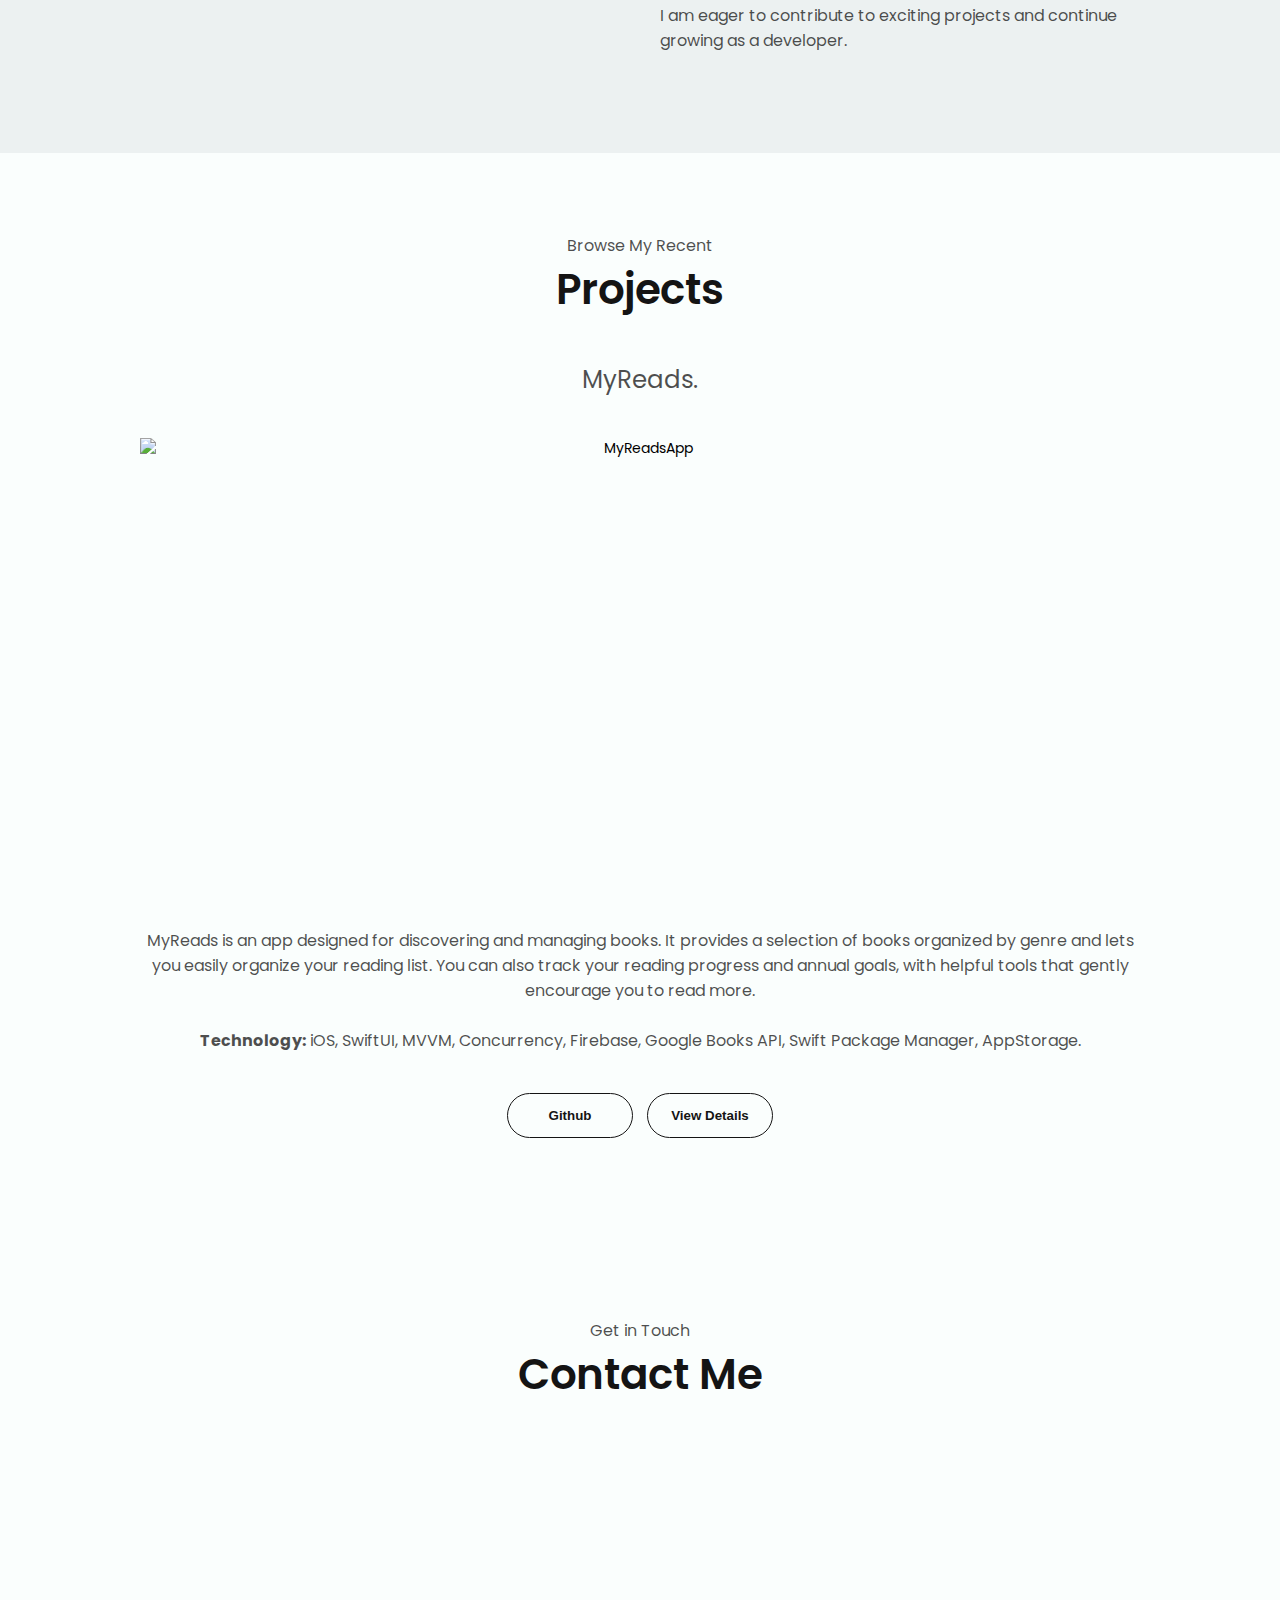
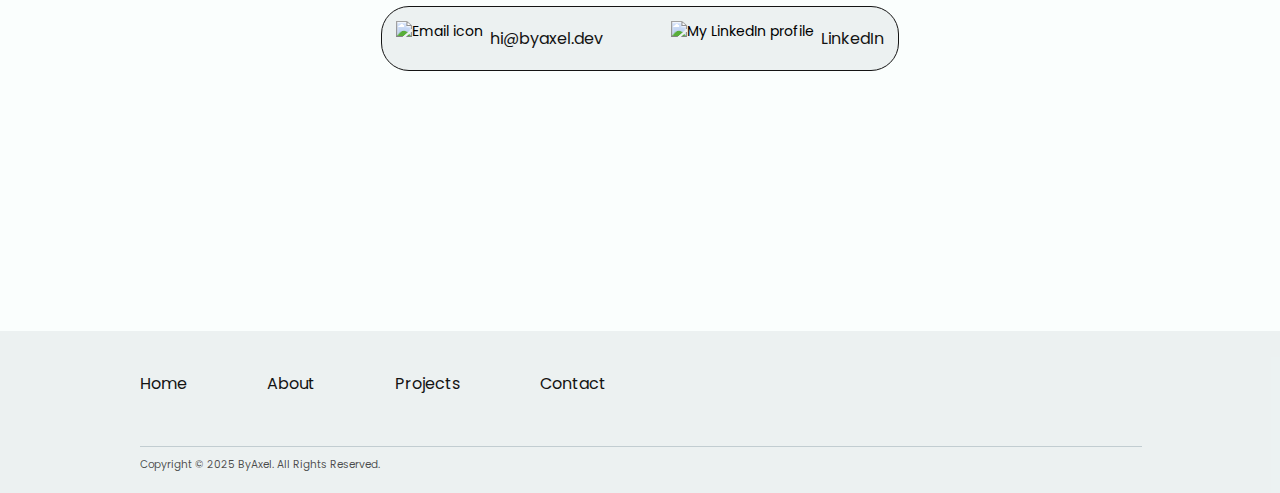
==== commit e16b54cb: "Update CV and protect email from bots" ====
--- a/index.html
+++ b/index.html
@@ -167,15 +167,7 @@
             <div class="section-contact-label">
               <img src="./assets/email_light.png" src-light="./assets/email_light.png"
                 src-dark="./assets/email_dark.png" alt="Email icon" class="icon icon-size">
-<<<<<<< HEAD
-              <p>
-                <a href="mailto:hi@byaxel.dev">
-                  hi@byaxel.dev
-                </a>
-              </p>
-=======
                 <p id="email"></p>
->>>>>>> 9b6fa12 (Update CV and protect email from bots)
             </div>
           </div>
           <div class="section-contact-label">
